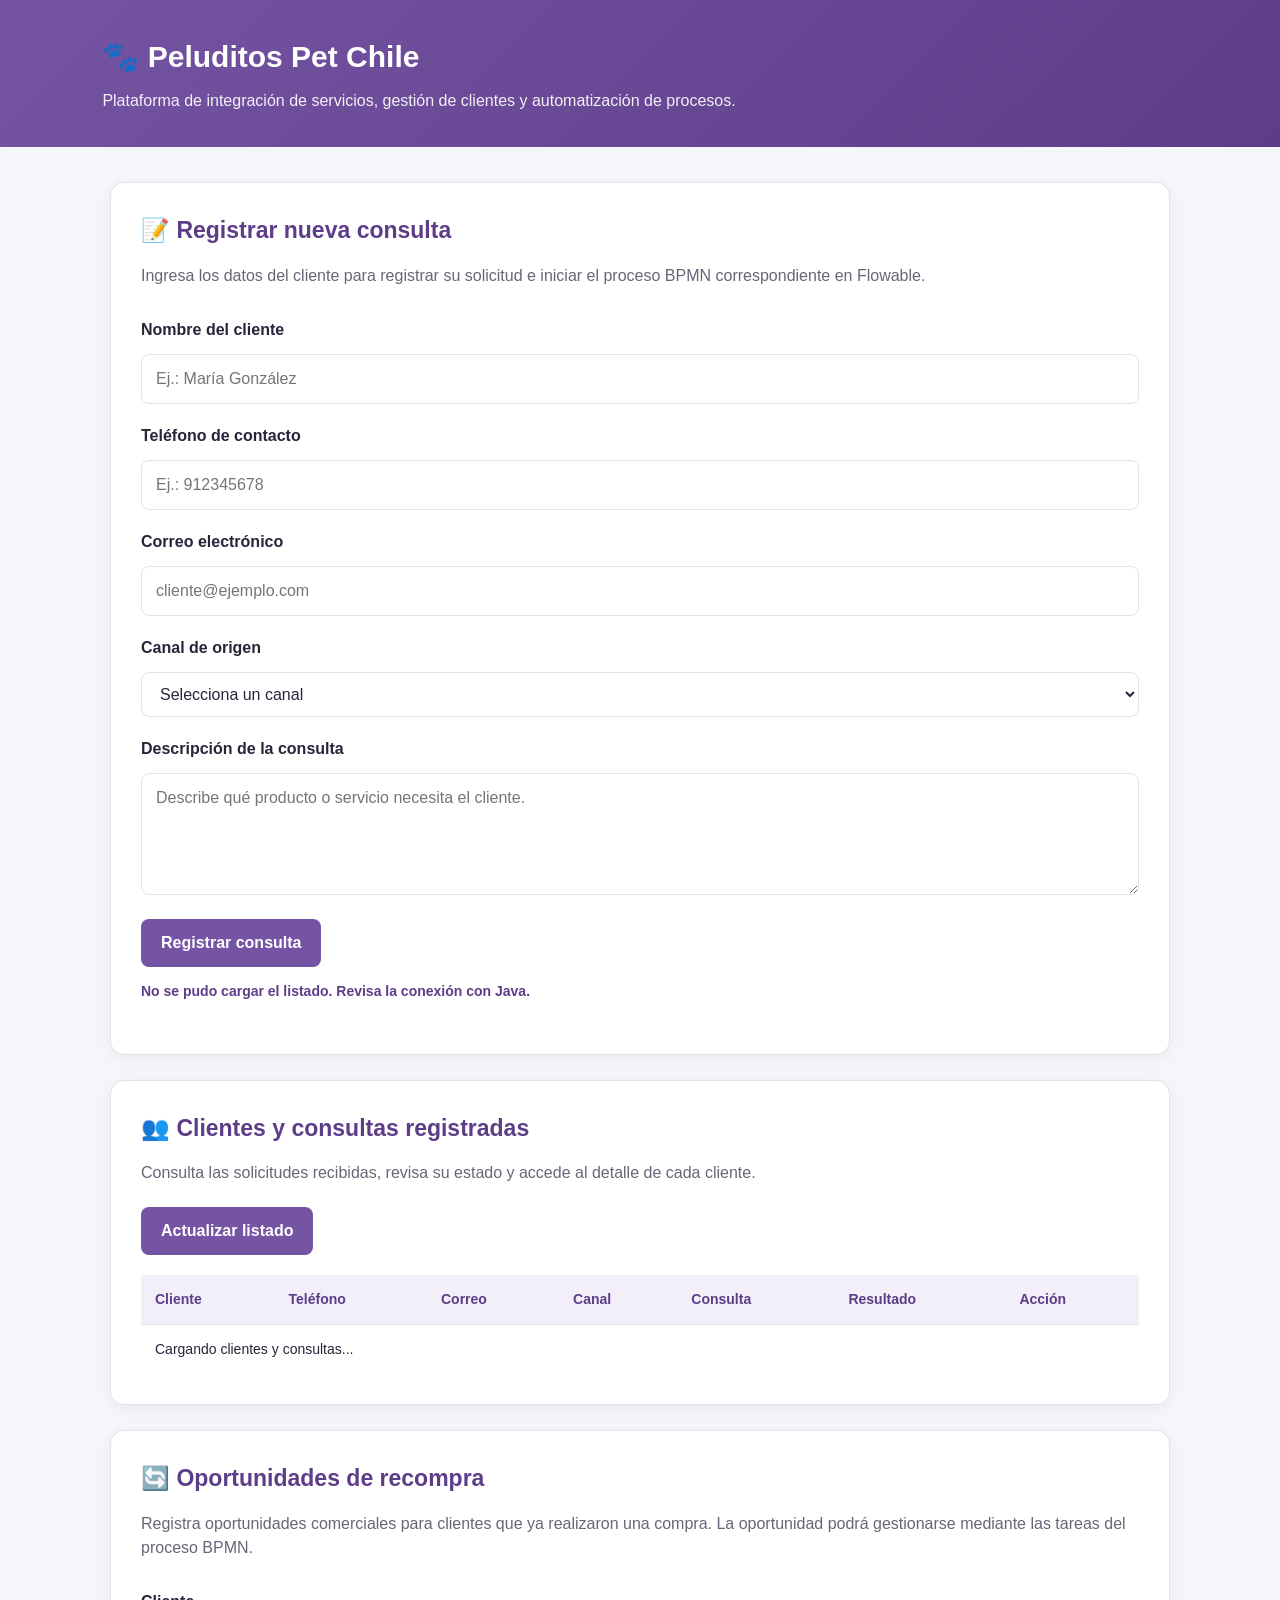
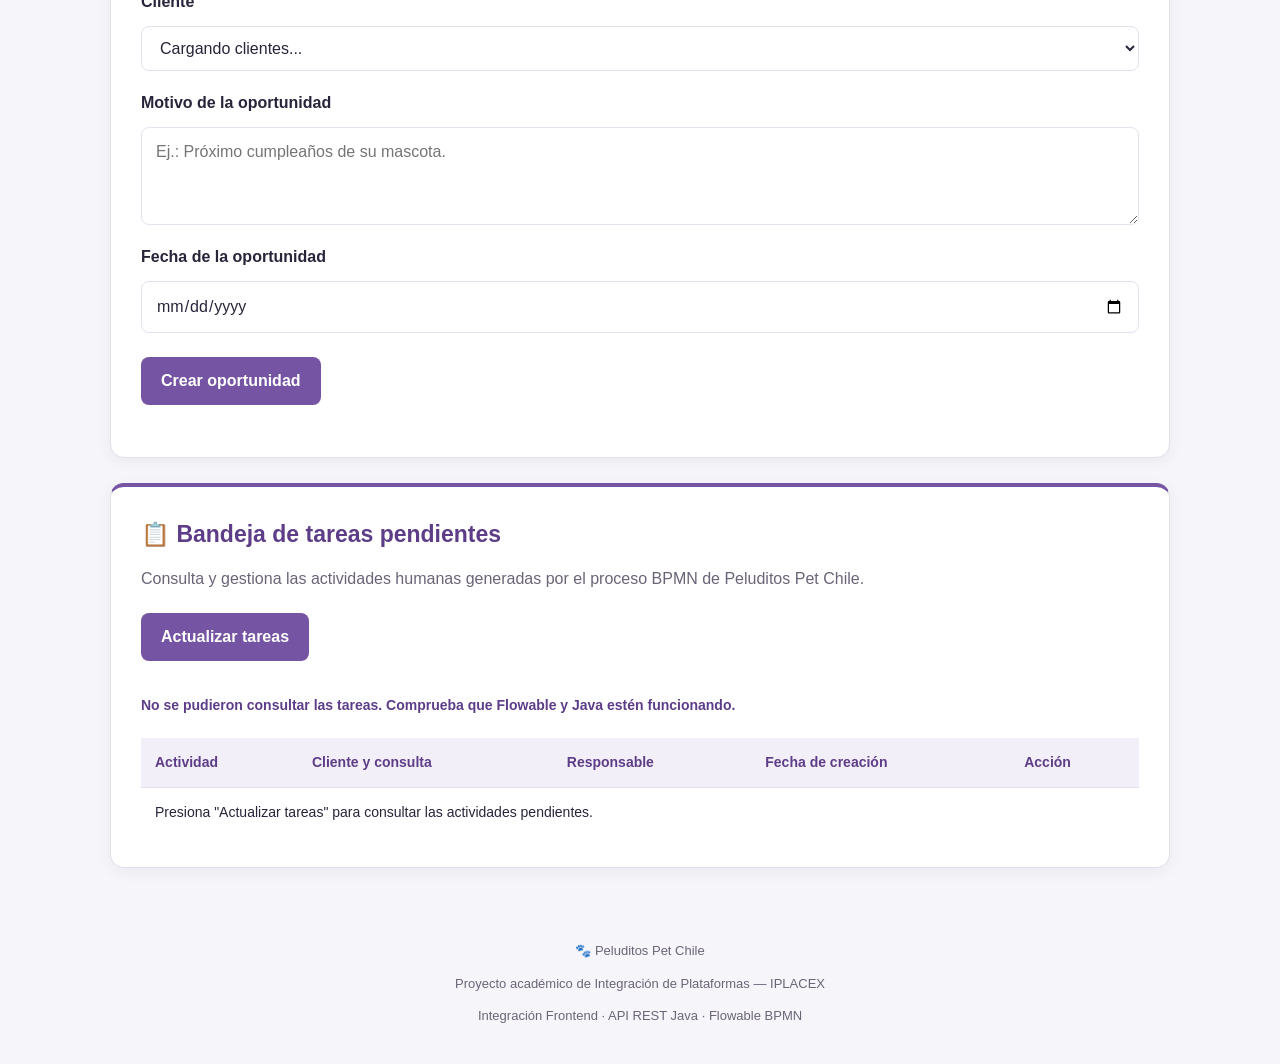
==== Interfaz/index.html @ a02ae7eb "visualizacion con detalles en bandeja de tareas" ====
<!DOCTYPE html>
<html lang="es">
<head>
  <meta charset="UTF-8">

  <meta
    name="viewport"
    content="width=device-width, initial-scale=1.0"
  >

  <meta
    name="description"
    content="Plataforma de gestión de consultas, clientes, tareas BPMN y oportunidades de recompra de Peluditos Pet Chile."
  >

  <title>Peluditos Pet Chile | Gestión de Consultas</title>

  <link rel="stylesheet" href="styles.css">
</head>

<body>

  <!-- ============================================= -->
  <!-- ENCABEZADO -->
  <!-- ============================================= -->

  <header>
    <h1>🐾 Peluditos Pet Chile</h1>

    <p>
      Plataforma de integración de servicios,
      gestión de clientes y automatización de procesos.
    </p>
  </header>

  <main>

    <!-- ============================================= -->
    <!-- REGISTRO DE CONSULTAS -->
    <!-- ============================================= -->

    <section id="seccionRegistro">

      <h2>📝 Registrar nueva consulta</h2>

      <p>
        Ingresa los datos del cliente para registrar
        su solicitud e iniciar el proceso BPMN
        correspondiente en Flowable.
      </p>

      <form id="consultaForm">

        <label for="nombre">
          Nombre del cliente
        </label>

        <input
          type="text"
          id="nombre"
          name="nombre"
          placeholder="Ej.: María González"
          required
        >

        <label for="contacto">
          Teléfono de contacto
        </label>

        <input
          type="tel"
          id="contacto"
          name="contacto"
          placeholder="Ej.: 912345678"
          required
        >

        <label for="correo">
          Correo electrónico
        </label>

        <input
          type="email"
          id="correo"
          name="correo"
          placeholder="cliente@ejemplo.com"
          required
        >

        <label for="canal">
          Canal de origen
        </label>

        <select
          id="canal"
          name="canal"
          required
        >
          <option value="">
            Selecciona un canal
          </option>

          <option value="WhatsApp">
            WhatsApp
          </option>

          <option value="Instagram">
            Instagram
          </option>

          <option value="Facebook">
            Facebook
          </option>

          <option value="TikTok">
            TikTok
          </option>

          <option value="Sitio web">
            Sitio web
          </option>

          <option value="Otro">
            Otro
          </option>
        </select>

        <label for="descripcion">
          Descripción de la consulta
        </label>

        <textarea
          id="descripcion"
          name="descripcion"
          rows="4"
          placeholder="Describe qué producto o servicio necesita el cliente."
          required
        ></textarea>

        <button type="submit">
          Registrar consulta
        </button>

      </form>

      <p
        id="mensaje"
        role="status"
        aria-live="polite"
      ></p>

    </section>


    <!-- ============================================= -->
    <!-- LISTADO DE CLIENTES Y CONSULTAS -->
    <!-- ============================================= -->

    <section id="seccionClientes">

      <h2>👥 Clientes y consultas registradas</h2>

      <p>
        Consulta las solicitudes recibidas,
        revisa su estado y accede al detalle
        de cada cliente.
      </p>

      <button
        id="actualizar"
        type="button"
      >
        Actualizar listado
      </button>

      <div class="tabla-contenedor">

        <table>

          <thead>
            <tr>
              <th>Cliente</th>
              <th>Teléfono</th>
              <th>Correo</th>
              <th>Canal</th>
              <th>Consulta</th>
              <th>Resultado</th>
              <th>Acción</th>
            </tr>
          </thead>

          <tbody id="tablaConsultas">

            <tr>
              <td colspan="7">
                Cargando clientes y consultas...
              </td>
            </tr>

          </tbody>

        </table>

      </div>

    </section>


    <!-- ============================================= -->
    <!-- DETALLE Y GESTIÓN DEL CLIENTE -->
    <!-- ============================================= -->

    <section
      id="panelDetalleCliente"
      hidden
    >

      <button
        id="volverListado"
        type="button"
      >
        ← Volver al listado
      </button>

      <h2 id="detalleTitulo">
        Detalle del cliente
      </h2>

      <p id="detalleSubtitulo">
        Información y seguimiento del cliente.
      </p>


      <!-- INFORMACIÓN DE GESTIÓN -->

      <h3>📊 Información de gestión</h3>

      <div
        id="detalleGestion"
        class="detalle-gestion"
      ></div>


      <!-- EDICIÓN DEL CLIENTE -->

      <h3>✏️ Editar datos del cliente</h3>

      <form id="formEditarCliente">

        <label for="editNombre">
          Nombre del cliente
        </label>

        <input
          type="text"
          id="editNombre"
          name="nombreCliente"
          required
        >

        <label for="editTelefono">
          Teléfono
        </label>

        <input
          type="tel"
          id="editTelefono"
          name="telefono"
          required
        >

        <label for="editCorreo">
          Correo electrónico
        </label>

        <input
          type="email"
          id="editCorreo"
          name="correo"
          required
        >

        <label for="editCanal">
          Canal de origen
        </label>

        <select
          id="editCanal"
          name="canalOrigen"
          required
        >

          <option value="">
            Selecciona un canal
          </option>

          <option value="WhatsApp">
            WhatsApp
          </option>

          <option value="Instagram">
            Instagram
          </option>

          <option value="Facebook">
            Facebook
          </option>

          <option value="TikTok">
            TikTok
          </option>

          <option value="Sitio web">
            Sitio web
          </option>

          <option value="Otro">
            Otro
          </option>

        </select>

        <label for="editConsulta">
          Consulta
        </label>

        <textarea
          id="editConsulta"
          name="consulta"
          rows="4"
          required
        ></textarea>

        <label for="editResultado">
          Resultado de la gestión
        </label>

        <select
          id="editResultado"
          name="resultado"
        >

          <option value="">
            Sin resultado registrado
          </option>

          <option value="PENDIENTE">
            Pendiente
          </option>

          <option value="COMPRO">
            Compró
          </option>

          <option value="NO_COMPRO">
            No compró
          </option>

          <option value="CONVERTIDO">
            Convertido
          </option>

        </select>

        <button type="submit">
          Guardar cambios
        </button>

        <button
          id="eliminarCliente"
          type="button"
        >
          Eliminar cliente
        </button>

      </form>

      <p
        id="mensajeEdicion"
        role="status"
        aria-live="polite"
      ></p>


      <!-- ENVÍO DE CORREO -->

      <h3>📧 Enviar correo al cliente</h3>

      <form id="formEnviarCorreo">

        <label for="correoDestinatario">
          Destinatario
        </label>

        <input
          type="email"
          id="correoDestinatario"
          name="para"
          required
        >

        <label for="correoAsunto">
          Asunto
        </label>

        <input
          type="text"
          id="correoAsunto"
          name="asunto"
          required
        >

        <label for="correoCuerpo">
          Mensaje
        </label>

        <textarea
          id="correoCuerpo"
          name="mensaje"
          rows="6"
          placeholder="Escribe el mensaje para el cliente."
          required
        ></textarea>

        <label for="correoImagen">
          Adjuntar imagen (opcional)
        </label>

        <input
          type="file"
          id="correoImagen"
          name="imagen"
          accept="image/*"
        >

        <p id="infoImagenCorreo">
          Puedes adjuntar una imagen de hasta 3 MB.
        </p>

        <button type="submit">
          Enviar correo
        </button>

      </form>

      <p
        id="mensajeCorreo"
        role="status"
        aria-live="polite"
      ></p>


      <!-- HISTORIAL DE ACTIVIDAD -->

      <h3>🕒 Historial de actividad</h3>

      <ul id="listaActividad">
        <li>
          No hay actividades registradas.
        </li>
      </ul>

    </section>


    <!-- ============================================= -->
    <!-- OPORTUNIDADES DE RECOMPRA -->
    <!-- ============================================= -->

    <section id="seccionRecompra">

      <h2>🔄 Oportunidades de recompra</h2>

      <p>
        Registra oportunidades comerciales para
        clientes que ya realizaron una compra.
        La oportunidad podrá gestionarse mediante
        las tareas del proceso BPMN.
      </p>

      <form id="formRecompra">

        <label for="clienteRecompra">
          Cliente
        </label>

        <select
          id="clienteRecompra"
          name="clienteId"
          required
        >
          <option value="">
            Cargando clientes...
          </option>
        </select>

        <label for="motivoRecompra">
          Motivo de la oportunidad
        </label>

        <textarea
          id="motivoRecompra"
          name="motivo"
          rows="3"
          placeholder="Ej.: Próximo cumpleaños de su mascota."
          required
        ></textarea>

        <label for="fechaRecompra">
          Fecha de la oportunidad
        </label>

        <input
          type="date"
          id="fechaRecompra"
          name="fechaOportunidad"
          required
        >

        <button type="submit">
          Crear oportunidad
        </button>

      </form>

      <p
        id="mensajeRecompra"
        role="status"
        aria-live="polite"
      ></p>

    </section>


    <!-- ============================================= -->
    <!-- BANDEJA DE TAREAS FLOWABLE -->
    <!-- ============================================= -->

    <section id="seccionTareas">

      <h2>📋 Bandeja de tareas pendientes</h2>

      <p>
        Consulta y gestiona las actividades humanas
        generadas por el proceso BPMN de
        Peluditos Pet Chile.
      </p>

      <button
        id="actualizarTareas"
        type="button"
      >
        Actualizar tareas
      </button>

      <p
        id="mensajeTareas"
        role="status"
        aria-live="polite"
      >
        Las tareas todavía no se han cargado.
      </p>

      <div class="tabla-contenedor">

        <table id="tablaTareasPendientes">

          <thead>
            <tr>
              <th scope="col">Actividad</th>
              <th scope="col">Cliente y consulta</th>
              <th scope="col">Responsable</th>
              <th scope="col">Fecha de creación</th>
              <th scope="col">Acción</th>
            </tr>
          </thead>

          <tbody id="tablaTareas">

            <tr>
              <td colspan="5">
                Presiona "Actualizar tareas"
                para consultar las actividades pendientes.
              </td>
            </tr>

          </tbody>

        </table>

      </div>


      <!-- PANEL DE GESTIÓN DE TAREAS -->

      <div
        id="panelTarea"
        hidden
      >

        <h3 id="tituloTarea">
          Gestionar tarea
        </h3>

        <p id="descripcionTarea">
          Completa la información solicitada.
        </p>

        <form id="formTarea">

          <div id="camposTarea"></div>

          <button type="submit">
            Completar tarea
          </button>

          <button
            id="cancelarTarea"
            type="button"
          >
            Cancelar
          </button>

        </form>

        <p
          id="resultadoTarea"
          role="status"
          aria-live="polite"
        ></p>

      </div>

    </section>

  </main>


  <!-- ============================================= -->
  <!-- PIE DE PÁGINA -->
  <!-- ============================================= -->

  <footer>

    <p>
      🐾 Peluditos Pet Chile
    </p>

    <p>
      Proyecto académico de Integración de Plataformas
      — IPLACEX
    </p>

    <p>
      Integración Frontend · API REST Java · Flowable BPMN
    </p>

  </footer>


  <!-- ============================================= -->
  <!-- JAVASCRIPT -->
  <!-- ============================================= -->

  <!--
    Se agrega un parámetro de versión para evitar
    que el navegador utilice un app.js antiguo.
  -->

  <script
    src="app.js?v=3"
    defer
  ></script>

</body>
</html>
---- Interfaz/styles.css ----
/* =========================================================
   PELUDITOS PET CHILE
   Hoja de estilos principal

   Proyecto: Integración de Plataformas
   Funcionalidades visuales:
   - Registro de consultas
   - Listado de clientes
   - Bandeja de tareas BPMN
   - Panel de gestión de tareas Flowable
   ========================================================= */

/* ---------------------------------------------------------
   1. COLORES Y VARIABLES GENERALES
   --------------------------------------------------------- */

:root {
  --primary: #7554a3;
  --primary-dark: #5d3d88;
  --primary-light: #f3eff8;

  --background: #f6f5fa;
  --surface: #ffffff;

  --text: #29243a;
  --text-secondary: #6b6477;

  --border: #e5e0ec;

  --success: #18794e;
  --error: #b42318;

  --shadow: 0 4px 16px rgba(0, 0, 0, 0.05);
}

/* ---------------------------------------------------------
   2. CONFIGURACIÓN GENERAL
   --------------------------------------------------------- */

* {
  box-sizing: border-box;
}

body {
  margin: 0;
  font-family: "Segoe UI", Arial, sans-serif;
  background: var(--background);
  color: var(--text);
  line-height: 1.5;
}

/* Evita que elementos ocultos aparezcan por estilos flex */
[hidden] {
  display: none !important;
}

/* ---------------------------------------------------------
   3. ENCABEZADO PRINCIPAL
   --------------------------------------------------------- */

header {
  background: linear-gradient(
    135deg,
    var(--primary),
    var(--primary-dark)
  );

  color: white;
  padding: 34px 8%;
}

header h1 {
  margin: 0;
  font-size: 30px;
  font-weight: 700;
}

header p {
  margin: 10px 0 0;
  opacity: 0.92;
}

/* ---------------------------------------------------------
   4. CONTENEDOR PRINCIPAL
   --------------------------------------------------------- */

main {
  max-width: 1100px;
  margin: 35px auto;
  padding: 0 20px;

  display: grid;
  gap: 25px;
}

/* ---------------------------------------------------------
   5. TARJETAS DE CADA SECCIÓN
   --------------------------------------------------------- */

section {
  background: var(--surface);
  padding: 30px;
  border-radius: 14px;
  border: 1px solid var(--border);
  box-shadow: var(--shadow);
  min-width: 0;
}

section h2 {
  margin-top: 0;
  margin-bottom: 12px;
  font-size: 23px;
  color: var(--primary-dark);
}

section > p {
  color: var(--text-secondary);
  margin-bottom: 22px;
}

/* ---------------------------------------------------------
   6. FORMULARIOS
   --------------------------------------------------------- */

form {
  display: flex;
  flex-direction: column;
  gap: 12px;
}

label {
  font-weight: 600;
  margin-top: 8px;
  color: var(--text);
}

input,
select,
textarea {
  width: 100%;
  padding: 12px 14px;
  border: 1px solid var(--border);
  border-radius: 8px;
  font: inherit;
  background: white;
  color: var(--text);
  transition: border-color 0.2s, box-shadow 0.2s;
}

textarea {
  resize: vertical;
  min-height: 90px;
}

input:focus,
select:focus,
textarea:focus {
  outline: none;
  border-color: var(--primary);
  box-shadow: 0 0 0 3px rgba(117, 84, 163, 0.15);
}

/* ---------------------------------------------------------
   7. BOTONES
   --------------------------------------------------------- */

button {
  background: var(--primary);
  color: white;
  border: none;
  padding: 12px 20px;
  border-radius: 8px;
  font: inherit;
  font-weight: 600;
  cursor: pointer;
  width: fit-content;

  transition:
    background-color 0.2s,
    transform 0.2s;
}

button:hover:not(:disabled) {
  background: var(--primary-dark);
  transform: translateY(-1px);
}

button:focus-visible {
  outline: 3px solid #b9a1d9;
  outline-offset: 3px;
}

button:disabled {
  opacity: 0.55;
  cursor: not-allowed;
}

form button {
  margin-top: 12px;
}

/* Botones de actualización */
#actualizar,
#actualizarTareas {
  margin-bottom: 20px;
}

/* ---------------------------------------------------------
   8. TABLAS DE CLIENTES Y TAREAS
   --------------------------------------------------------- */

table {
  width: 100%;
  border-collapse: collapse;
  text-align: left;
}

th,
td {
  padding: 14px;
  border-bottom: 1px solid var(--border);
  vertical-align: middle;
  overflow-wrap: anywhere;
}

th {
  background: var(--primary-light);
  color: var(--primary-dark);
  font-weight: 700;
  font-size: 14px;
}

td {
  font-size: 14px;
}

tbody tr:hover {
  background: #faf8fd;
}

tbody tr:last-child td {
  border-bottom: none;
}

/* Botones de gestión dentro de las tablas */
#tablaTareas button {
  padding: 9px 14px;
  font-size: 13px;
  white-space: nowrap;
}

/* ---------------------------------------------------------
   9. MENSAJES INFORMATIVOS
   --------------------------------------------------------- */

#mensaje,
#mensajeTareas,
#resultadoTarea {
  font-weight: 600;
  font-size: 14px;
  color: var(--primary-dark);
}

#mensaje:empty,
#mensajeTareas:empty,
#resultadoTarea:empty {
  display: none;
}

/* ---------------------------------------------------------
   10. BANDEJA DE TAREAS BPMN
   --------------------------------------------------------- */

#seccionTareas {
  border-top: 4px solid var(--primary);
}

#seccionTareas h2 {
  display: flex;
  align-items: center;
  gap: 10px;
}

/* ---------------------------------------------------------
   11. PANEL PARA GESTIONAR TAREAS
   --------------------------------------------------------- */

#panelTarea {
  margin-top: 28px;
  padding: 24px;

  border: 1px solid #d7c9e8;
  border-radius: 12px;
  background: #faf8fd;
}

#panelTarea h3 {
  margin-top: 0;
  margin-bottom: 10px;
  font-size: 20px;
  color: var(--primary-dark);
}

#descripcionTarea {
  color: var(--text-secondary);
  margin-bottom: 20px;
}

/* Contenedor de campos dinámicos */
#camposTarea {
  display: flex;
  flex-direction: column;
  gap: 10px;
}

/* Botón para cancelar una tarea */
#cancelarTarea {
  background: #e9e4ef;
  color: var(--text);
}

#cancelarTarea:hover:not(:disabled) {
  background: #dcd3e8;
}

/* ---------------------------------------------------------
   12. PIE DE PÁGINA
   --------------------------------------------------------- */

footer {
  text-align: center;
  padding: 25px 20px;
  color: var(--text-secondary);
  font-size: 13px;
}

/* ---------------------------------------------------------
   13. DISEÑO RESPONSIVO
   Adaptación a tablets y celulares.
   --------------------------------------------------------- */

@media (max-width: 650px) {
  header {
    padding: 24px;
  }

  header h1 {
    font-size: 25px;
  }

  main {
    margin: 20px auto;
    padding: 0 12px;
    gap: 18px;
  }

  section {
    padding: 18px;
    overflow-x: auto;
  }

  section h2 {
    font-size: 20px;
  }

  table {
    min-width: 480px;
  }

  #panelTarea {
    padding: 16px;
  }

  button {
    max-width: 100%;
  }
}

#seccionClientes {
  overflow-x: auto;
}

#seccionClientes table {
  min-width: 800px;
}


#tablaConsultas td:nth-child(2),
#tablaConsultas td:nth-child(3),
#tablaConsultas td:nth-child(4),
#tablaConsultas td:nth-child(6) {
  white-space: nowrap;
}

/* ---------------------------------------------------------
   14. FILAS CLICKEABLES, DETALLE, CORREO Y ACTIVIDAD
   --------------------------------------------------------- */

#tablaConsultas tr.fila-cliente {
  cursor: pointer;
}

.boton-accion-tabla,
.boton-secundario {
  padding: 8px 13px;
  font-size: 13px;
  white-space: nowrap;
}

.boton-secundario {
  background: #e9e4ef;
  color: var(--text);
  margin-bottom: 12px;
}

.boton-secundario:hover:not(:disabled) {
  background: #dcd3e8;
}

#panelDetalleCliente {
  border-top: 4px solid var(--primary);
}

.detalle-subtitulo,
.texto-ayuda {
  color: var(--text-secondary);
  font-size: 14px;
  margin-top: 4px;
}

.detalle-grid {
  display: grid;
  grid-template-columns: repeat(2, minmax(0, 1fr));
  gap: 20px;
  margin-top: 18px;
}

.subtarjeta {
  background: #faf8fd;
  border: 1px solid #d7c9e8;
  border-radius: 12px;
  padding: 20px;
}

.subtarjeta h3 {
  margin-top: 0;
  margin-bottom: 12px;
  font-size: 18px;
  color: var(--primary-dark);
}

.registro-actividad-box {
  margin-top: 20px;
}

.lista-actividad {
  list-style: none;
  margin: 12px 0 0;
  padding: 0;
  display: flex;
  flex-direction: column;
  gap: 10px;
}

.lista-actividad li {
  background: var(--surface);
  border: 1px solid var(--border);
  border-left: 4px solid var(--primary);
  border-radius: 8px;
  padding: 12px 14px;
  font-size: 14px;
}

.actividad-fecha {
  display: block;
  font-size: 12px;
  color: var(--text-secondary);
  margin-bottom: 4px;
}

.mensaje-estado {
  font-weight: 600;
  font-size: 14px;
  color: var(--primary-dark);
  margin-top: 10px;
}

.mensaje-estado:empty {
  display: none;
}

/* Chrome, Edge, Safari, Opera */
input[type="number"]::-webkit-outer-spin-button,
input[type="number"]::-webkit-inner-spin-button {
  -webkit-appearance: none;
  margin: 0;
}

/* Firefox */
input[type="number"] {
  -moz-appearance: textfield;
  appearance: textfield;
}

@media (max-width: 820px) {
  .detalle-grid {
    grid-template-columns: 1fr;
  }
}

/* ---------------------------------------------------------
   15. ZONA DE ELIMINACIÓN DE REGISTRO
   --------------------------------------------------------- */

.zona-peligro {
  margin-top: 24px;
  padding-top: 18px;
  border-top: 1px solid var(--border);
  display: flex;
  flex-direction: column;
  gap: 10px;
}

.boton-peligro {
  background: var(--error);
  color: white;
}

.boton-peligro:hover:not(:disabled) {
  background: #911c13;
}

/* ---------------------------------------------------------
   16. BLOQUE DE GESTIÓN Y SEGUIMIENTO BPMN EN DETALLE
   --------------------------------------------------------- */
.gestion-seguimiento-box {
  margin-bottom: 18px;
}

.gestion-grid {
  display: grid;
  grid-template-columns: repeat(auto-fit, minmax(210px, 1fr));
  gap: 12px;
  margin-top: 12px;
}

.detalle-item {
  background: #ffffff;
  border: 1px solid var(--border);
  border-radius: 10px;
  padding: 10px 14px;
  display: flex;
  flex-direction: column;
  gap: 4px;
}

.detalle-item-ancho {
  grid-column: 1 / -1;
}

.detalle-etiqueta {
  font-size: 0.78rem;
  font-weight: 700;
  text-transform: uppercase;
  letter-spacing: 0.03em;
  color: var(--muted);
}

.detalle-valor {
  font-size: 0.95rem;
  color: var(--text);
  word-break: break-word;
}
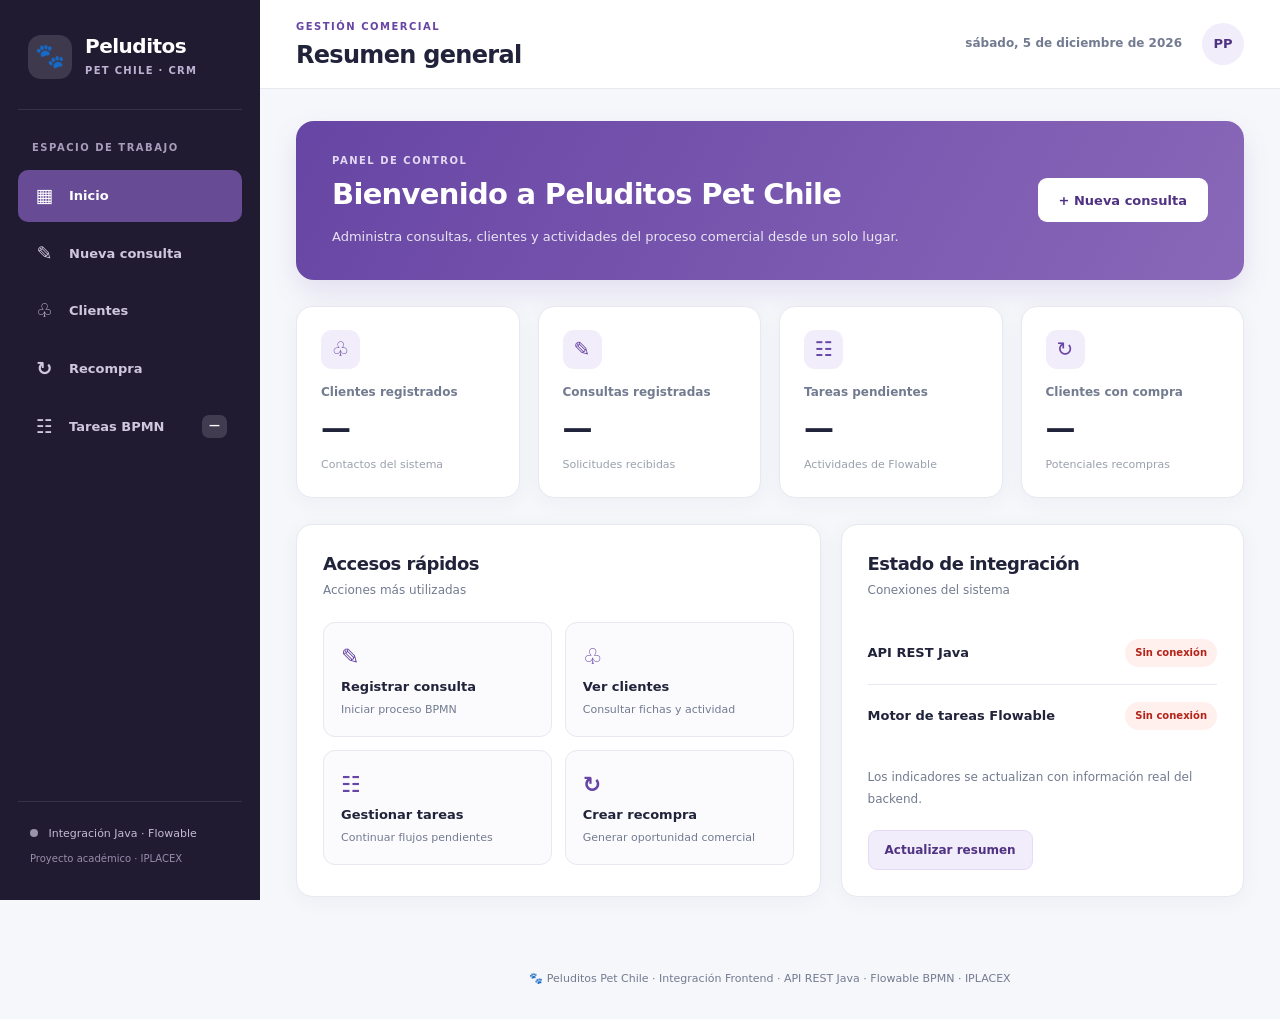
==== commit f6e4786b: "dashboard con navegacion e indicadores" ====
--- a/Interfaz/index.html
+++ b/Interfaz/index.html
@@ -1,677 +1,1266 @@
 
-<!DOCTYPE html>
+<!doctype html>
 <html lang="es">
+
 <head>
   <meta charset="UTF-8">
 
   <meta
     name="viewport"
-    content="width=device-width, initial-scale=1.0"
+    content="width=device-width, initial-scale=1"
   >
 
-  <meta
-    name="description"
-    content="Plataforma de gestión de consultas, clientes, tareas BPMN y oportunidades de recompra de Peluditos Pet Chile."
-  >
-
-  <title>Peluditos Pet Chile | Gestión de Consultas</title>
-
+  <meta name="theme-color" content="#6b4b94">
+
+  <title>
+    Peluditos Pet Chile | Gestión comercial
+  </title>
+
+  <!-- Estilos originales -->
   <link rel="stylesheet" href="styles.css">
+
+  <!-- Estilos del nuevo dashboard -->
+  <link rel="stylesheet" href="dashboard.css">
+
+  <!-- Funcionalidades JavaScript -->
+  <script src="app.js?v=20261120-2" defer></script>
 </head>
 
 <body>
 
-  <!-- ============================================= -->
-  <!-- ENCABEZADO -->
-  <!-- ============================================= -->
-
-  <header>
-    <h1>🐾 Peluditos Pet Chile</h1>
-
-    <p>
-      Plataforma de integración de servicios,
-      gestión de clientes y automatización de procesos.
-    </p>
-  </header>
-
-  <main>
-
-    <!-- ============================================= -->
-    <!-- REGISTRO DE CONSULTAS -->
-    <!-- ============================================= -->
-
-    <section id="seccionRegistro">
-
-      <h2>📝 Registrar nueva consulta</h2>
-
-      <p>
-        Ingresa los datos del cliente para registrar
-        su solicitud e iniciar el proceso BPMN
-        correspondiente en Flowable.
+  <div class="app-shell">
+
+    <!-- ==========================================
+         MENÚ LATERAL
+         ========================================== -->
+
+    <aside
+      class="app-sidebar"
+      id="barraLateral"
+      aria-label="Navegación principal"
+    >
+
+      <div class="brand">
+
+        <span
+          class="brand-mark"
+          aria-hidden="true"
+        >
+          🐾
+        </span>
+
+        <div>
+          <strong>Peluditos</strong>
+          <small>PET CHILE · CRM</small>
+        </div>
+
+      </div>
+
+      <p class="nav-caption">
+        ESPACIO DE TRABAJO
       </p>
 
-      <form id="consultaForm">
-
-        <label for="nombre">
-          Nombre del cliente
-        </label>
-
-        <input
-          type="text"
-          id="nombre"
-          name="nombre"
-          placeholder="Ej.: María González"
-          required
+      <nav class="app-nav" aria-label="Módulos">
+
+        <button
+          type="button"
+          class="nav-item active"
+          data-vista="inicio"
+          aria-current="page"
         >
-
-        <label for="contacto">
-          Teléfono de contacto
-        </label>
-
-        <input
-          type="tel"
-          id="contacto"
-          name="contacto"
-          placeholder="Ej.: 912345678"
-          required
+          <span>▦</span>
+          Inicio
+        </button>
+
+        <button
+          type="button"
+          class="nav-item"
+          data-vista="consultas"
         >
-
-        <label for="correo">
-          Correo electrónico
-        </label>
-
-        <input
-          type="email"
-          id="correo"
-          name="correo"
-          placeholder="cliente@ejemplo.com"
-          required
+          <span>✎</span>
+          Nueva consulta
+        </button>
+
+        <button
+          type="button"
+          class="nav-item"
+          data-vista="clientes"
         >
-
-        <label for="canal">
-          Canal de origen
-        </label>
-
-        <select
-          id="canal"
-          name="canal"
-          required
+          <span>♧</span>
+          Clientes
+        </button>
+
+        <button
+          type="button"
+          class="nav-item"
+          data-vista="recompra"
         >
-          <option value="">
-            Selecciona un canal
-          </option>
-
-          <option value="WhatsApp">
-            WhatsApp
-          </option>
-
-          <option value="Instagram">
-            Instagram
-          </option>
-
-          <option value="Facebook">
-            Facebook
-          </option>
-
-          <option value="TikTok">
-            TikTok
-          </option>
-
-          <option value="Sitio web">
-            Sitio web
-          </option>
-
-          <option value="Otro">
-            Otro
-          </option>
-        </select>
-
-        <label for="descripcion">
-          Descripción de la consulta
-        </label>
-
-        <textarea
-          id="descripcion"
-          name="descripcion"
-          rows="4"
-          placeholder="Describe qué producto o servicio necesita el cliente."
-          required
-        ></textarea>
-
-        <button type="submit">
-          Registrar consulta
+          <span>↻</span>
+          Recompra
         </button>
 
-      </form>
-
-      <p
-        id="mensaje"
-        role="status"
-        aria-live="polite"
-      ></p>
-
-    </section>
-
-
-    <!-- ============================================= -->
-    <!-- LISTADO DE CLIENTES Y CONSULTAS -->
-    <!-- ============================================= -->
-
-    <section id="seccionClientes">
-
-      <h2>👥 Clientes y consultas registradas</h2>
-
-      <p>
-        Consulta las solicitudes recibidas,
-        revisa su estado y accede al detalle
-        de cada cliente.
-      </p>
-
-      <button
-        id="actualizar"
-        type="button"
-      >
-        Actualizar listado
-      </button>
-
-      <div class="tabla-contenedor">
-
-        <table>
-
-          <thead>
-            <tr>
-              <th>Cliente</th>
-              <th>Teléfono</th>
-              <th>Correo</th>
-              <th>Canal</th>
-              <th>Consulta</th>
-              <th>Resultado</th>
-              <th>Acción</th>
-            </tr>
-          </thead>
-
-          <tbody id="tablaConsultas">
-
-            <tr>
-              <td colspan="7">
-                Cargando clientes y consultas...
-              </td>
-            </tr>
-
-          </tbody>
-
-        </table>
+        <button
+          type="button"
+          class="nav-item"
+          data-vista="tareas"
+        >
+          <span>☷</span>
+          Tareas BPMN
+
+          <span
+            class="nav-count"
+            id="navConteoTareas"
+          >
+            —
+          </span>
+        </button>
+
+      </nav>
+
+      <div class="sidebar-foot">
+
+        <span class="connection-dot"></span>
+
+        Integración Java · Flowable
+
+        <small>
+          Proyecto académico · IPLACEX
+        </small>
 
       </div>
 
-    </section>
-
-
-    <!-- ============================================= -->
-    <!-- DETALLE Y GESTIÓN DEL CLIENTE -->
-    <!-- ============================================= -->
-
-    <section
-      id="panelDetalleCliente"
-      hidden
-    >
-
-      <button
-        id="volverListado"
-        type="button"
-      >
-        ← Volver al listado
-      </button>
-
-      <h2 id="detalleTitulo">
-        Detalle del cliente
-      </h2>
-
-      <p id="detalleSubtitulo">
-        Información y seguimiento del cliente.
-      </p>
-
-
-      <!-- INFORMACIÓN DE GESTIÓN -->
-
-      <h3>📊 Información de gestión</h3>
-
-      <div
-        id="detalleGestion"
-        class="detalle-gestion"
-      ></div>
-
-
-      <!-- EDICIÓN DEL CLIENTE -->
-
-      <h3>✏️ Editar datos del cliente</h3>
-
-      <form id="formEditarCliente">
-
-        <label for="editNombre">
-          Nombre del cliente
-        </label>
-
-        <input
-          type="text"
-          id="editNombre"
-          name="nombreCliente"
-          required
+    </aside>
+
+
+    <!-- ==========================================
+         CONTENIDO PRINCIPAL
+         ========================================== -->
+
+    <div class="app-content">
+
+      <!-- ENCABEZADO SUPERIOR -->
+
+      <header class="app-topbar">
+
+        <div class="topbar-left">
+
+          <button
+            type="button"
+            id="abrirMenu"
+            class="menu-toggle"
+            aria-label="Abrir menú"
+            aria-expanded="false"
+          >
+            ☰
+          </button>
+
+          <div>
+
+            <p class="eyebrow">
+              GESTIÓN COMERCIAL
+            </p>
+
+            <h1 id="tituloVista">
+              Resumen general
+            </h1>
+
+          </div>
+
+        </div>
+
+        <div class="topbar-right">
+
+          <span
+            class="topbar-date"
+            id="fechaActual"
+          ></span>
+
+          <span
+            class="user-avatar"
+            aria-label="Usuario de demostración"
+          >
+            PP
+          </span>
+
+        </div>
+
+      </header>
+
+
+      <main id="contenidoPrincipal">
+
+
+        <!-- ======================================
+             VISTA 1: DASHBOARD
+             ====================================== -->
+
+        <div class="vista" id="vistaInicio">
+
+          <section class="welcome-card">
+
+            <div>
+
+              <p class="eyebrow">
+                PANEL DE CONTROL
+              </p>
+
+              <h2>
+                Bienvenido a Peluditos Pet Chile
+              </h2>
+
+              <p>
+                Administra consultas, clientes y
+                actividades del proceso comercial
+                desde un solo lugar.
+              </p>
+
+            </div>
+
+            <button
+              type="button"
+              class="primary-action"
+              data-vista="consultas"
+            >
+              + Nueva consulta
+            </button>
+
+          </section>
+
+
+          <!-- INDICADORES GENERALES -->
+
+          <div
+            class="stats-grid"
+            aria-label="Indicadores generales"
+          >
+
+            <article class="stat-card">
+
+              <span class="stat-icon">♧</span>
+
+              <p>Clientes registrados</p>
+
+              <strong id="kpiClientes">—</strong>
+
+              <small>
+                Contactos del sistema
+              </small>
+
+            </article>
+
+
+            <article class="stat-card">
+
+              <span class="stat-icon">✎</span>
+
+              <p>Consultas registradas</p>
+
+              <strong id="kpiConsultas">—</strong>
+
+              <small>
+                Solicitudes recibidas
+              </small>
+
+            </article>
+
+
+            <article class="stat-card">
+
+              <span class="stat-icon">☷</span>
+
+              <p>Tareas pendientes</p>
+
+              <strong id="kpiTareas">—</strong>
+
+              <small>
+                Actividades de Flowable
+              </small>
+
+            </article>
+
+
+            <article class="stat-card">
+
+              <span class="stat-icon">↻</span>
+
+              <p>Clientes con compra</p>
+
+              <strong id="kpiCompradores">—</strong>
+
+              <small>
+                Potenciales recompras
+              </small>
+
+            </article>
+
+          </div>
+
+
+          <!-- ACCESOS RÁPIDOS E INTEGRACIÓN -->
+
+          <div class="home-grid">
+
+            <section class="home-panel">
+
+              <div class="panel-heading">
+
+                <h2>Accesos rápidos</h2>
+
+                <p>
+                  Acciones más utilizadas
+                </p>
+
+              </div>
+
+              <div class="quick-actions">
+
+                <button
+                  type="button"
+                  data-vista="consultas"
+                >
+
+                  <span>✎</span>
+
+                  <strong>
+                    Registrar consulta
+                  </strong>
+
+                  <small>
+                    Iniciar proceso BPMN
+                  </small>
+
+                </button>
+
+
+                <button
+                  type="button"
+                  data-vista="clientes"
+                >
+
+                  <span>♧</span>
+
+                  <strong>
+                    Ver clientes
+                  </strong>
+
+                  <small>
+                    Consultar fichas y actividad
+                  </small>
+
+                </button>
+
+
+                <button
+                  type="button"
+                  data-vista="tareas"
+                >
+
+                  <span>☷</span>
+
+                  <strong>
+                    Gestionar tareas
+                  </strong>
+
+                  <small>
+                    Continuar flujos pendientes
+                  </small>
+
+                </button>
+
+
+                <button
+                  type="button"
+                  data-vista="recompra"
+                >
+
+                  <span>↻</span>
+
+                  <strong>
+                    Crear recompra
+                  </strong>
+
+                  <small>
+                    Generar oportunidad comercial
+                  </small>
+
+                </button>
+
+              </div>
+
+            </section>
+
+
+            <section class="home-panel">
+
+              <div class="panel-heading">
+
+                <h2>
+                  Estado de integración
+                </h2>
+
+                <p>
+                  Conexiones del sistema
+                </p>
+
+              </div>
+
+              <div class="integration-row">
+
+                <span>API REST Java</span>
+
+                <span
+                  id="estadoApi"
+                  class="status-pill"
+                >
+                  Sin comprobar
+                </span>
+
+              </div>
+
+
+              <div class="integration-row">
+
+                <span>
+                  Motor de tareas Flowable
+                </span>
+
+                <span
+                  id="estadoFlowable"
+                  class="status-pill"
+                >
+                  Sin comprobar
+                </span>
+
+              </div>
+
+
+              <p class="muted-note">
+                Los indicadores se actualizan
+                con información real del backend.
+              </p>
+
+              <button
+                type="button"
+                class="secondary-action"
+                id="actualizarDashboard"
+              >
+                Actualizar resumen
+              </button>
+
+            </section>
+
+          </div>
+
+        </div>
+
+
+        <!-- ======================================
+             VISTA 2: REGISTRAR CONSULTA
+             ====================================== -->
+
+        <div
+          class="vista"
+          id="vistaConsultas"
+          hidden
         >
 
-        <label for="editTelefono">
-          Teléfono
-        </label>
-
-        <input
-          type="tel"
-          id="editTelefono"
-          name="telefono"
-          required
+          <section
+            id="seccionRegistro"
+            class="module-card"
+          >
+
+            <div class="module-heading">
+
+              <div>
+
+                <p class="eyebrow">
+                  CAPTACIÓN DE CLIENTES
+                </p>
+
+                <h2>
+                  Registrar nueva consulta
+                </h2>
+
+                <p>
+                  Ingresa los datos del cliente
+                  para iniciar el proceso BPMN
+                  en Flowable.
+                </p>
+
+              </div>
+
+            </div>
+
+
+            <form id="consultaForm">
+
+              <div class="form-grid">
+
+                <div class="field">
+
+                  <label for="nombre">
+                    Nombre del cliente
+                  </label>
+
+                  <input
+                    id="nombre"
+                    name="nombre"
+                    type="text"
+                    placeholder="Ej.: María González"
+                    required
+                  >
+
+                </div>
+
+
+                <div class="field">
+
+                  <label for="contacto">
+                    Teléfono de contacto
+                  </label>
+
+                  <input
+                    id="contacto"
+                    name="contacto"
+                    type="tel"
+                    placeholder="Ej.: 912345678"
+                    required
+                  >
+
+                </div>
+
+
+                <div class="field">
+
+                  <label for="correo">
+                    Correo electrónico
+                  </label>
+
+                  <input
+                    id="correo"
+                    name="correo"
+                    type="email"
+                    pattern="[^\s@]+@[^\s@]+\.[^\s@]+"
+                    placeholder="cliente@ejemplo.com"
+                    required
+                  >
+
+                </div>
+
+
+                <div class="field">
+
+                  <label for="canal">
+                    Canal de origen
+                  </label>
+
+                  <select
+                    id="canal"
+                    name="canal"
+                    required
+                  >
+
+                    <option value="">
+                      Selecciona un canal
+                    </option>
+
+                    <option>WhatsApp</option>
+                    <option>Instagram</option>
+                    <option>Facebook</option>
+                    <option>TikTok</option>
+                    <option>Sitio web</option>
+                    <option>Otro</option>
+
+                  </select>
+
+                </div>
+
+
+                <div class="field full">
+
+                  <label for="descripcion">
+                    Descripción de la consulta
+                  </label>
+
+                  <textarea
+                    id="descripcion"
+                    name="descripcion"
+                    placeholder="Describe qué producto o servicio necesita el cliente."
+                    required
+                  ></textarea>
+
+                </div>
+
+              </div>
+
+
+              <button type="submit">
+                Registrar consulta
+              </button>
+
+              <p
+                id="mensaje"
+                class="mensaje-estado"
+                role="status"
+                aria-live="polite"
+              ></p>
+
+            </form>
+
+          </section>
+
+        </div>
+
+
+        <!-- ======================================
+             VISTA 3: CLIENTES
+             ====================================== -->
+
+        <div
+          class="vista"
+          id="vistaClientes"
+          hidden
         >
 
-        <label for="editCorreo">
-          Correo electrónico
-        </label>
-
-        <input
-          type="email"
-          id="editCorreo"
-          name="correo"
-          required
+          <!-- LISTADO DE CLIENTES -->
+
+          <section
+            id="seccionClientes"
+            class="module-card"
+          >
+
+            <div class="module-heading">
+
+              <div>
+
+                <p class="eyebrow">
+                  BASE DE CONTACTOS
+                </p>
+
+                <h2>
+                  Clientes y consultas registradas
+                </h2>
+
+                <p>
+                  Revisa las solicitudes recibidas
+                  y accede al detalle de cada cliente.
+                </p>
+
+              </div>
+
+              <button
+                id="actualizar"
+                type="button"
+                class="secondary-action"
+              >
+                ↻ Actualizar listado
+              </button>
+
+            </div>
+
+
+            <div class="table-scroll">
+
+              <table>
+
+                <thead>
+
+                  <tr>
+                    <th>Cliente</th>
+                    <th>Teléfono</th>
+                    <th>Correo</th>
+                    <th>Canal</th>
+                    <th>Consulta</th>
+                    <th>Resultado</th>
+                    <th>Acción</th>
+                  </tr>
+
+                </thead>
+
+                <tbody id="tablaConsultas">
+
+                  <tr>
+                    <td colspan="7">
+                      Cargando clientes...
+                    </td>
+                  </tr>
+
+                </tbody>
+
+              </table>
+
+            </div>
+
+          </section>
+
+
+          <!-- FICHA DEL CLIENTE -->
+
+          <section
+            id="panelDetalleCliente"
+            class="module-card"
+            hidden
+          >
+
+            <button
+              type="button"
+              id="volverListado"
+              class="boton-secundario"
+            >
+              ← Volver al listado
+            </button>
+
+
+            <div class="module-heading">
+
+              <div>
+
+                <p class="eyebrow">
+                  FICHA DEL CLIENTE
+                </p>
+
+                <h2 id="detalleTitulo">
+                  Detalle del cliente
+                </h2>
+
+                <p
+                  id="detalleSubtitulo"
+                  class="detalle-subtitulo"
+                ></p>
+
+              </div>
+
+            </div>
+
+
+            <!-- SEGUIMIENTO BPMN -->
+
+            <div
+              class="subtarjeta gestion-seguimiento-box"
+            >
+
+              <h3>
+                Gestión y seguimiento BPMN
+              </h3>
+
+              <div
+                id="detalleGestion"
+                class="gestion-grid"
+              ></div>
+
+            </div>
+
+
+            <div class="detalle-grid">
+
+              <!-- EDICIÓN DEL CLIENTE -->
+
+              <div class="subtarjeta">
+
+                <h3>
+                  Editar información
+                </h3>
+
+                <form id="formEditarCliente">
+
+                  <label for="editNombre">
+                    Nombre del cliente
+                  </label>
+
+                  <input
+                    id="editNombre"
+                    required
+                  >
+
+
+                  <label for="editTelefono">
+                    Teléfono
+                  </label>
+
+                  <input
+                    id="editTelefono"
+                    required
+                  >
+
+
+                  <label for="editCorreo">
+                    Correo
+                  </label>
+
+                  <input
+                    id="editCorreo"
+                    type="email"
+                    required
+                  >
+
+
+                  <label for="editCanal">
+                    Canal
+                  </label>
+
+                  <select
+                    id="editCanal"
+                    required
+                  >
+
+                    <option value="">
+                      Selecciona un canal
+                    </option>
+
+                    <option>WhatsApp</option>
+                    <option>Instagram</option>
+                    <option>Facebook</option>
+                    <option>TikTok</option>
+                    <option>Sitio web</option>
+                    <option>Otro</option>
+
+                    <option value="whatsapp">
+                      whatsapp
+                    </option>
+
+                    <option value="instagram">
+                      instagram
+                    </option>
+
+                    <option value="facebook">
+                      facebook
+                    </option>
+
+                  </select>
+
+
+                  <label for="editConsulta">
+                    Consulta
+                  </label>
+
+                  <textarea
+                    id="editConsulta"
+                    required
+                  ></textarea>
+
+
+                  <label for="editResultado">
+                    Resultado
+                  </label>
+
+                  <select id="editResultado">
+
+                    <option value="">
+                      Sin resultado
+                    </option>
+
+                    <option value="PENDIENTE">
+                      Pendiente
+                    </option>
+
+                    <option value="COMPRO">
+                      Compró
+                    </option>
+
+                    <option value="NO_COMPRO">
+                      No compró
+                    </option>
+
+                    <option value="CONVERTIDO">
+                      Convertido
+                    </option>
+
+                  </select>
+
+
+                  <button type="submit">
+                    Guardar cambios
+                  </button>
+
+                  <p
+                    id="mensajeEdicion"
+                    class="mensaje-estado"
+                    role="status"
+                  ></p>
+
+                </form>
+
+              </div>
+
+
+              <!-- ENVÍO DE CORREOS -->
+
+              <div class="subtarjeta">
+
+                <h3>
+                  Enviar correo al cliente
+                </h3>
+
+                <form id="formEnviarCorreo">
+
+                  <label for="correoDestinatario">
+                    Destinatario
+                  </label>
+
+                  <input
+                    id="correoDestinatario"
+                    type="email"
+                    required
+                  >
+
+
+                  <label for="correoAsunto">
+                    Asunto
+                  </label>
+
+                  <input
+                    id="correoAsunto"
+                    required
+                  >
+
+
+                  <label for="correoCuerpo">
+                    Mensaje
+                  </label>
+
+                  <textarea
+                    id="correoCuerpo"
+                    required
+                  ></textarea>
+
+
+                  <label for="correoImagen">
+                    Adjuntar imagen (opcional)
+                  </label>
+
+                  <input
+                    id="correoImagen"
+                    type="file"
+                    accept="image/*"
+                  >
+
+                  <p
+                    id="infoImagenCorreo"
+                    class="texto-ayuda"
+                  ></p>
+
+
+                  <button type="submit">
+                    Enviar correo
+                  </button>
+
+                  <p
+                    id="mensajeCorreo"
+                    class="mensaje-estado"
+                    role="status"
+                  ></p>
+
+                </form>
+
+              </div>
+
+            </div>
+
+
+            <!-- HISTORIAL DE ACTIVIDAD -->
+
+            <div
+              class="subtarjeta registro-actividad-box"
+            >
+
+              <h3>
+                Historial de actividad
+              </h3>
+
+              <ul
+                id="listaActividad"
+                class="lista-actividad"
+              ></ul>
+
+            </div>
+
+
+            <!-- ELIMINAR CLIENTE -->
+
+            <div class="zona-peligro">
+
+              <h3>
+                Eliminar registro
+              </h3>
+
+              <p>
+                Esta acción es permanente.
+              </p>
+
+              <button
+                type="button"
+                id="eliminarCliente"
+                class="boton-peligro"
+              >
+                Eliminar cliente
+              </button>
+
+            </div>
+
+          </section>
+
+        </div>
+
+
+        <!-- ======================================
+             VISTA 4: RECOMPRA
+             ====================================== -->
+
+        <div
+          class="vista"
+          id="vistaRecompra"
+          hidden
         >
 
-        <label for="editCanal">
-          Canal de origen
-        </label>
-
-        <select
-          id="editCanal"
-          name="canalOrigen"
-          required
+          <section class="module-card">
+
+            <div class="module-heading">
+
+              <div>
+
+                <p class="eyebrow">
+                  FIDELIZACIÓN
+                </p>
+
+                <h2>
+                  Oportunidades de recompra
+                </h2>
+
+                <p>
+                  Registra oportunidades comerciales
+                  para clientes que ya realizaron
+                  una compra.
+                </p>
+
+              </div>
+
+            </div>
+
+
+            <form id="formRecompra">
+
+              <label for="clienteRecompra">
+                Cliente
+              </label>
+
+              <select
+                id="clienteRecompra"
+                name="clienteId"
+                required
+              >
+
+                <option value="">
+                  Cargando clientes...
+                </option>
+
+              </select>
+
+
+              <label for="motivoRecompra">
+                Motivo de la oportunidad
+              </label>
+
+              <textarea
+                id="motivoRecompra"
+                name="motivo"
+                placeholder="Ej.: Próximo cumpleaños de su mascota."
+                required
+              ></textarea>
+
+
+              <label for="fechaRecompra">
+                Fecha de la oportunidad
+              </label>
+
+              <input
+                id="fechaRecompra"
+                name="fechaOportunidad"
+                type="date"
+                required
+              >
+
+
+              <button type="submit">
+                Crear oportunidad
+              </button>
+
+              <p
+                id="mensajeRecompra"
+                class="mensaje-estado"
+                role="status"
+              ></p>
+
+            </form>
+
+          </section>
+
+        </div>
+
+
+        <!-- ======================================
+             VISTA 5: TAREAS BPMN
+             ====================================== -->
+
+        <div
+          class="vista"
+          id="vistaTareas"
+          hidden
         >
 
-          <option value="">
-            Selecciona un canal
-          </option>
-
-          <option value="WhatsApp">
-            WhatsApp
-          </option>
-
-          <option value="Instagram">
-            Instagram
-          </option>
-
-          <option value="Facebook">
-            Facebook
-          </option>
-
-          <option value="TikTok">
-            TikTok
-          </option>
-
-          <option value="Sitio web">
-            Sitio web
-          </option>
-
-          <option value="Otro">
-            Otro
-          </option>
-
-        </select>
-
-        <label for="editConsulta">
-          Consulta
-        </label>
-
-        <textarea
-          id="editConsulta"
-          name="consulta"
-          rows="4"
-          required
-        ></textarea>
-
-        <label for="editResultado">
-          Resultado de la gestión
-        </label>
-
-        <select
-          id="editResultado"
-          name="resultado"
-        >
-
-          <option value="">
-            Sin resultado registrado
-          </option>
-
-          <option value="PENDIENTE">
-            Pendiente
-          </option>
-
-          <option value="COMPRO">
-            Compró
-          </option>
-
-          <option value="NO_COMPRO">
-            No compró
-          </option>
-
-          <option value="CONVERTIDO">
-            Convertido
-          </option>
-
-        </select>
-
-        <button type="submit">
-          Guardar cambios
-        </button>
-
-        <button
-          id="eliminarCliente"
-          type="button"
-        >
-          Eliminar cliente
-        </button>
-
-      </form>
-
-      <p
-        id="mensajeEdicion"
-        role="status"
-        aria-live="polite"
-      ></p>
-
-
-      <!-- ENVÍO DE CORREO -->
-
-      <h3>📧 Enviar correo al cliente</h3>
-
-      <form id="formEnviarCorreo">
-
-        <label for="correoDestinatario">
-          Destinatario
-        </label>
-
-        <input
-          type="email"
-          id="correoDestinatario"
-          name="para"
-          required
-        >
-
-        <label for="correoAsunto">
-          Asunto
-        </label>
-
-        <input
-          type="text"
-          id="correoAsunto"
-          name="asunto"
-          required
-        >
-
-        <label for="correoCuerpo">
-          Mensaje
-        </label>
-
-        <textarea
-          id="correoCuerpo"
-          name="mensaje"
-          rows="6"
-          placeholder="Escribe el mensaje para el cliente."
-          required
-        ></textarea>
-
-        <label for="correoImagen">
-          Adjuntar imagen (opcional)
-        </label>
-
-        <input
-          type="file"
-          id="correoImagen"
-          name="imagen"
-          accept="image/*"
-        >
-
-        <p id="infoImagenCorreo">
-          Puedes adjuntar una imagen de hasta 3 MB.
-        </p>
-
-        <button type="submit">
-          Enviar correo
-        </button>
-
-      </form>
-
-      <p
-        id="mensajeCorreo"
-        role="status"
-        aria-live="polite"
-      ></p>
-
-
-      <!-- HISTORIAL DE ACTIVIDAD -->
-
-      <h3>🕒 Historial de actividad</h3>
-
-      <ul id="listaActividad">
-        <li>
-          No hay actividades registradas.
-        </li>
-      </ul>
-
-    </section>
-
-
-    <!-- ============================================= -->
-    <!-- OPORTUNIDADES DE RECOMPRA -->
-    <!-- ============================================= -->
-
-    <section id="seccionRecompra">
-
-      <h2>🔄 Oportunidades de recompra</h2>
-
-      <p>
-        Registra oportunidades comerciales para
-        clientes que ya realizaron una compra.
-        La oportunidad podrá gestionarse mediante
-        las tareas del proceso BPMN.
-      </p>
-
-      <form id="formRecompra">
-
-        <label for="clienteRecompra">
-          Cliente
-        </label>
-
-        <select
-          id="clienteRecompra"
-          name="clienteId"
-          required
-        >
-          <option value="">
-            Cargando clientes...
-          </option>
-        </select>
-
-        <label for="motivoRecompra">
-          Motivo de la oportunidad
-        </label>
-
-        <textarea
-          id="motivoRecompra"
-          name="motivo"
-          rows="3"
-          placeholder="Ej.: Próximo cumpleaños de su mascota."
-          required
-        ></textarea>
-
-        <label for="fechaRecompra">
-          Fecha de la oportunidad
-        </label>
-
-        <input
-          type="date"
-          id="fechaRecompra"
-          name="fechaOportunidad"
-          required
-        >
-
-        <button type="submit">
-          Crear oportunidad
-        </button>
-
-      </form>
-
-      <p
-        id="mensajeRecompra"
-        role="status"
-        aria-live="polite"
-      ></p>
-
-    </section>
-
-
-    <!-- ============================================= -->
-    <!-- BANDEJA DE TAREAS FLOWABLE -->
-    <!-- ============================================= -->
-
-    <section id="seccionTareas">
-
-      <h2>📋 Bandeja de tareas pendientes</h2>
-
-      <p>
-        Consulta y gestiona las actividades humanas
-        generadas por el proceso BPMN de
-        Peluditos Pet Chile.
-      </p>
-
-      <button
-        id="actualizarTareas"
-        type="button"
-      >
-        Actualizar tareas
-      </button>
-
-      <p
-        id="mensajeTareas"
-        role="status"
-        aria-live="polite"
-      >
-        Las tareas todavía no se han cargado.
-      </p>
-
-      <div class="tabla-contenedor">
-
-        <table id="tablaTareasPendientes">
-
-          <thead>
-            <tr>
-              <th scope="col">Actividad</th>
-              <th scope="col">Cliente y consulta</th>
-              <th scope="col">Responsable</th>
-              <th scope="col">Fecha de creación</th>
-              <th scope="col">Acción</th>
-            </tr>
-          </thead>
-
-          <tbody id="tablaTareas">
-
-            <tr>
-              <td colspan="5">
-                Presiona "Actualizar tareas"
-                para consultar las actividades pendientes.
-              </td>
-            </tr>
-
-          </tbody>
-
-        </table>
-
-      </div>
-
-
-      <!-- PANEL DE GESTIÓN DE TAREAS -->
-
-      <div
-        id="panelTarea"
-        hidden
-      >
-
-        <h3 id="tituloTarea">
-          Gestionar tarea
-        </h3>
-
-        <p id="descripcionTarea">
-          Completa la información solicitada.
-        </p>
-
-        <form id="formTarea">
-
-          <div id="camposTarea"></div>
-
-          <button type="submit">
-            Completar tarea
-          </button>
-
-          <button
-            id="cancelarTarea"
-            type="button"
+          <section
+            id="seccionTareas"
+            class="module-card"
           >
-            Cancelar
-          </button>
-
-        </form>
-
-        <p
-          id="resultadoTarea"
-          role="status"
-          aria-live="polite"
-        ></p>
-
-      </div>
-
-    </section>
-
-  </main>
-
-
-  <!-- ============================================= -->
-  <!-- PIE DE PÁGINA -->
-  <!-- ============================================= -->
-
-  <footer>
-
-    <p>
-      🐾 Peluditos Pet Chile
-    </p>
-
-    <p>
-      Proyecto académico de Integración de Plataformas
-      — IPLACEX
-    </p>
-
-    <p>
-      Integración Frontend · API REST Java · Flowable BPMN
-    </p>
-
-  </footer>
-
-
-  <!-- ============================================= -->
-  <!-- JAVASCRIPT -->
-  <!-- ============================================= -->
-
-  <!--
-    Se agrega un parámetro de versión para evitar
-    que el navegador utilice un app.js antiguo.
-  -->
-
-  <script
-    src="app.js?v=3"
-    defer
-  ></script>
+
+            <div class="module-heading">
+
+              <div>
+
+                <p class="eyebrow">
+                  AUTOMATIZACIÓN DE PROCESOS
+                </p>
+
+                <h2>
+                  Bandeja de tareas pendientes
+                </h2>
+
+                <p>
+                  Gestiona las actividades humanas
+                  generadas por el proceso BPMN.
+                </p>
+
+              </div>
+
+              <button
+                id="actualizarTareas"
+                type="button"
+                class="secondary-action"
+              >
+                ↻ Actualizar tareas
+              </button>
+
+            </div>
+
+
+            <p
+              id="mensajeTareas"
+              role="status"
+              aria-live="polite"
+            >
+              Las tareas todavía no se han cargado.
+            </p>
+
+
+            <!-- TABLA DE TAREAS -->
+
+            <div class="table-scroll">
+
+              <table>
+
+                <thead>
+
+                  <tr>
+                    <th>Actividad</th>
+                    <th>Cliente y consulta</th>
+                    <th>Responsable</th>
+                    <th>Fecha de creación</th>
+                    <th>Acción</th>
+                  </tr>
+
+                </thead>
+
+                <tbody id="tablaTareas">
+
+                  <tr>
+                    <td colspan="5">
+                      Cargando tareas...
+                    </td>
+                  </tr>
+
+                </tbody>
+
+              </table>
+
+            </div>
+
+
+            <!-- PANEL PARA GESTIONAR TAREAS -->
+
+            <div id="panelTarea" hidden>
+
+              <h3 id="tituloTarea">
+                Gestionar tarea
+              </h3>
+
+              <p id="descripcionTarea">
+                Completa la información solicitada.
+              </p>
+
+
+              <form id="formTarea">
+
+                <div id="camposTarea"></div>
+
+                <div class="form-actions">
+
+                  <button type="submit">
+                    Completar tarea
+                  </button>
+
+                  <button
+                    id="cancelarTarea"
+                    type="button"
+                    class="boton-secundario"
+                  >
+                    Cancelar
+                  </button>
+
+                </div>
+
+              </form>
+
+
+              <p
+                id="resultadoTarea"
+                role="status"
+                aria-live="polite"
+              ></p>
+
+            </div>
+
+          </section>
+
+        </div>
+
+
+      </main>
+
+
+      <!-- ======================================
+           PIE DE PÁGINA
+           ====================================== -->
+
+      <footer>
+        🐾 Peluditos Pet Chile ·
+        Integración Frontend ·
+        API REST Java ·
+        Flowable BPMN ·
+        IPLACEX
+      </footer>
+
+    </div>
+
+  </div>
+
+
+  <!-- FONDO PARA MENÚ MÓVIL -->
+
+  <div
+    class="mobile-overlay"
+    id="mobileOverlay"
+    hidden
+  ></div>
 
 </body>
+
 </html>
--- a/Interfaz/styles.css
+++ b/Interfaz/styles.css
@@ -1,193 +1,448 @@
 
 /* =========================================================
    PELUDITOS PET CHILE
-   Hoja de estilos principal
-
-   Proyecto: Integración de Plataformas
-   Funcionalidades visuales:
-   - Registro de consultas
-   - Listado de clientes
-   - Bandeja de tareas BPMN
-   - Panel de gestión de tareas Flowable
-   ========================================================= */
-
-/* ---------------------------------------------------------
-   1. COLORES Y VARIABLES GENERALES
-   --------------------------------------------------------- */
+   CRM - Sistema de gestión comercial
+
+   Diseño moderno y responsivo
+   Integración de Plataformas - IPLACEX
+
+   Compatible con:
+   - index.html existente
+   - app.js existente
+   - Backend Java
+   - Flowable BPMN
+   ========================================================= */
+
+
+/* =========================================================
+   1. VARIABLES Y PALETA DE COLORES
+   ========================================================= */
 
 :root {
-  --primary: #7554a3;
-  --primary-dark: #5d3d88;
-  --primary-light: #f3eff8;
-
-  --background: #f6f5fa;
+
+  /* Marca */
+  --primary: #6745a4;
+  --primary-dark: #503283;
+  --primary-hover: #593993;
+  --primary-light: #f2edfa;
+  --primary-soft: #faf7ff;
+
+  /* Fondos */
+  --background: #f6f7fb;
   --surface: #ffffff;
-
-  --text: #29243a;
-  --text-secondary: #6b6477;
-
-  --border: #e5e0ec;
-
-  --success: #18794e;
+  --surface-secondary: #fafbfe;
+
+  /* Textos */
+  --text: #20233a;
+  --text-secondary: #687087;
+  --muted: #8c93a5;
+
+  /* Bordes */
+  --border: #e7e8f0;
+  --border-strong: #d9dbe7;
+
+  /* Estados */
+  --success: #198764;
+  --success-bg: #e8f7f0;
+
+  --warning: #b7791f;
+  --warning-bg: #fff6e5;
+
   --error: #b42318;
-
-  --shadow: 0 4px 16px rgba(0, 0, 0, 0.05);
-}
-
-/* ---------------------------------------------------------
-   2. CONFIGURACIÓN GENERAL
-   --------------------------------------------------------- */
-
-* {
+  --error-bg: #fff0ee;
+
+  --info: #326ac0;
+  --info-bg: #ebf3ff;
+
+  /* Sombras */
+  --shadow:
+    0 3px 16px rgba(31, 35, 64, 0.035);
+
+  --shadow-hover:
+    0 12px 32px rgba(31, 35, 64, 0.08);
+
+  /* Bordes redondeados */
+  --radius-sm: 8px;
+  --radius-md: 12px;
+  --radius-lg: 18px;
+  --radius-xl: 22px;
+
+  /* Animaciones */
+  --transition: 0.2s ease;
+
+}
+
+
+/* =========================================================
+   2. RESET Y CONFIGURACIÓN GENERAL
+   ========================================================= */
+
+*,
+*::before,
+*::after {
   box-sizing: border-box;
+}
+
+html {
+  scroll-behavior: smooth;
 }
 
 body {
   margin: 0;
-  font-family: "Segoe UI", Arial, sans-serif;
+
+  font-family:
+    "Segoe UI",
+    Inter,
+    system-ui,
+    -apple-system,
+    BlinkMacSystemFont,
+    sans-serif;
+
   background: var(--background);
   color: var(--text);
-  line-height: 1.5;
-}
-
-/* Evita que elementos ocultos aparezcan por estilos flex */
+
+  line-height: 1.6;
+
+  -webkit-font-smoothing: antialiased;
+}
+
 [hidden] {
   display: none !important;
 }
 
-/* ---------------------------------------------------------
+button,
+input,
+select,
+textarea {
+  font: inherit;
+}
+
+button,
+a,
+input,
+select,
+textarea {
+  -webkit-tap-highlight-color: transparent;
+}
+
+::selection {
+  background: #dcd0f3;
+  color: var(--primary-dark);
+}
+
+
+/* =========================================================
    3. ENCABEZADO PRINCIPAL
-   --------------------------------------------------------- */
+   ========================================================= */
 
 header {
-  background: linear-gradient(
-    135deg,
-    var(--primary),
-    var(--primary-dark)
+  position: relative;
+
+  background:
+    linear-gradient(
+      120deg,
+      #6745a4 0%,
+      #7553af 55%,
+      #8b6bc1 100%
+    );
+
+  color: #ffffff;
+
+  padding: 34px max(
+    30px,
+    calc((100vw - 1400px) / 2)
   );
 
-  color: white;
-  padding: 34px 8%;
+  overflow: hidden;
+}
+
+header::after {
+  content: "";
+
+  position: absolute;
+
+  width: 320px;
+  height: 320px;
+
+  top: -180px;
+  right: -70px;
+
+  border-radius: 50%;
+
+  background: rgba(255, 255, 255, 0.055);
+
+  pointer-events: none;
 }
 
 header h1 {
+  position: relative;
+  z-index: 1;
+
   margin: 0;
-  font-size: 30px;
+
+  font-size: clamp(26px, 3vw, 34px);
+  font-weight: 750;
+
+  letter-spacing: -0.8px;
+  line-height: 1.25;
+}
+
+header p {
+  position: relative;
+  z-index: 1;
+
+  margin: 10px 0 0;
+
+  max-width: 750px;
+
+  color: rgba(255, 255, 255, 0.88);
+
+  font-size: 15px;
+  line-height: 1.7;
+}
+
+
+/* =========================================================
+   4. CONTENEDOR PRINCIPAL
+   ========================================================= */
+
+main {
+  width: 100%;
+  max-width: 1440px;
+
+  margin: 32px auto 60px;
+  padding: 0 24px;
+
+  display: grid;
+  grid-template-columns: minmax(0, 1fr);
+
+  gap: 24px;
+}
+
+
+/* =========================================================
+   5. TARJETAS Y SECCIONES
+   ========================================================= */
+
+section {
+  min-width: 0;
+
+  padding: 32px 36px;
+
+  background: var(--surface);
+
+  border: 1px solid var(--border);
+  border-radius: var(--radius-lg);
+
+  box-shadow: var(--shadow);
+
+  transition:
+    box-shadow var(--transition),
+    border-color var(--transition);
+}
+
+section:hover {
+  box-shadow: var(--shadow-hover);
+}
+
+section h2 {
+  display: flex;
+  align-items: center;
+  gap: 10px;
+
+  margin: 0 0 12px;
+
+  color: var(--text);
+
+  font-size: clamp(20px, 2vw, 24px);
+  font-weight: 750;
+
+  letter-spacing: -0.5px;
+  line-height: 1.4;
+}
+
+section h3 {
+  margin: 28px 0 14px;
+
+  font-size: 18px;
   font-weight: 700;
-}
-
-header p {
-  margin: 10px 0 0;
-  opacity: 0.92;
-}
-
-/* ---------------------------------------------------------
-   4. CONTENEDOR PRINCIPAL
-   --------------------------------------------------------- */
-
-main {
-  max-width: 1100px;
-  margin: 35px auto;
-  padding: 0 20px;
-
-  display: grid;
-  gap: 25px;
-}
-
-/* ---------------------------------------------------------
-   5. TARJETAS DE CADA SECCIÓN
-   --------------------------------------------------------- */
-
-section {
-  background: var(--surface);
-  padding: 30px;
-  border-radius: 14px;
-  border: 1px solid var(--border);
-  box-shadow: var(--shadow);
-  min-width: 0;
-}
-
-section h2 {
-  margin-top: 0;
-  margin-bottom: 12px;
-  font-size: 23px;
-  color: var(--primary-dark);
+
+  color: var(--text);
 }
 
 section > p {
+  margin: 0 0 24px;
+
   color: var(--text-secondary);
-  margin-bottom: 22px;
-}
-
-/* ---------------------------------------------------------
+
+  font-size: 14px;
+  line-height: 1.75;
+}
+
+
+/* =========================================================
    6. FORMULARIOS
-   --------------------------------------------------------- */
+   ========================================================= */
 
 form {
   display: flex;
   flex-direction: column;
-  gap: 12px;
+
+  gap: 10px;
 }
 
 label {
-  font-weight: 600;
+  display: block;
+
   margin-top: 8px;
+  margin-bottom: 0;
+
+  font-size: 13px;
+  font-weight: 650;
+
   color: var(--text);
 }
 
 input,
 select,
 textarea {
+  display: block;
+
   width: 100%;
-  padding: 12px 14px;
-  border: 1px solid var(--border);
-  border-radius: 8px;
-  font: inherit;
-  background: white;
+  min-width: 0;
+
+  padding: 12px 15px;
+
+  background: var(--surface);
+
+  border: 1px solid var(--border-strong);
+  border-radius: var(--radius-sm);
+
   color: var(--text);
-  transition: border-color 0.2s, box-shadow 0.2s;
+
+  font-size: 14px;
+  line-height: 1.5;
+
+  transition:
+    border-color var(--transition),
+    box-shadow var(--transition),
+    background-color var(--transition);
+}
+
+input,
+select {
+  min-height: 46px;
 }
 
 textarea {
+  min-height: 110px;
   resize: vertical;
-  min-height: 90px;
+}
+
+input::placeholder,
+textarea::placeholder {
+  color: #9aa0ae;
+}
+
+input:hover:not(:disabled),
+select:hover:not(:disabled),
+textarea:hover:not(:disabled) {
+  border-color: #b8aacd;
 }
 
 input:focus,
 select:focus,
 textarea:focus {
   outline: none;
+
   border-color: var(--primary);
-  box-shadow: 0 0 0 3px rgba(117, 84, 163, 0.15);
-}
-
-/* ---------------------------------------------------------
+
+  box-shadow:
+    0 0 0 4px rgba(103, 69, 164, 0.11);
+
+  background: #ffffff;
+}
+
+input:disabled,
+select:disabled,
+textarea:disabled {
+  background: #f5f5f8;
+  color: var(--muted);
+  cursor: not-allowed;
+}
+
+input[type="file"] {
+  padding: 10px;
+  min-height: auto;
+}
+
+input[type="file"]::file-selector-button {
+  padding: 8px 12px;
+  margin-right: 12px;
+
+  border: none;
+  border-radius: 7px;
+
+  background: var(--primary-light);
+  color: var(--primary-dark);
+
+  font-weight: 650;
+  cursor: pointer;
+}
+
+
+/* =========================================================
    7. BOTONES
-   --------------------------------------------------------- */
+   ========================================================= */
 
 button {
+  display: inline-flex;
+  align-items: center;
+  justify-content: center;
+  gap: 8px;
+
+  width: fit-content;
+  max-width: 100%;
+
+  min-height: 42px;
+
+  padding: 11px 19px;
+
+  border: 1px solid transparent;
+  border-radius: var(--radius-sm);
+
   background: var(--primary);
-  color: white;
-  border: none;
-  padding: 12px 20px;
-  border-radius: 8px;
-  font: inherit;
-  font-weight: 600;
+  color: #ffffff;
+
+  font-size: 13px;
+  font-weight: 700;
+
+  line-height: 1.35;
+  text-align: center;
+
   cursor: pointer;
-  width: fit-content;
 
   transition:
-    background-color 0.2s,
-    transform 0.2s;
+    background-color var(--transition),
+    transform var(--transition),
+    box-shadow var(--transition);
 }
 
 button:hover:not(:disabled) {
-  background: var(--primary-dark);
+  background: var(--primary-hover);
+
   transform: translateY(-1px);
+
+  box-shadow:
+    0 5px 14px rgba(103, 69, 164, 0.18);
+}
+
+button:active:not(:disabled) {
+  transform: translateY(0);
 }
 
 button:focus-visible {
-  outline: 3px solid #b9a1d9;
+  outline: 3px solid #bca9df;
   outline-offset: 3px;
 }
 
@@ -200,191 +455,122 @@
   margin-top: 12px;
 }
 
-/* Botones de actualización */
 #actualizar,
 #actualizarTareas {
   margin-bottom: 20px;
 }
 
-/* ---------------------------------------------------------
-   8. TABLAS DE CLIENTES Y TAREAS
-   --------------------------------------------------------- */
+
+/* =========================================================
+   8. TABLAS PROFESIONALES
+   ========================================================= */
+
+.tabla-contenedor {
+  width: 100%;
+  overflow-x: auto;
+
+  border: 1px solid var(--border);
+  border-radius: var(--radius-md);
+}
 
 table {
   width: 100%;
-  border-collapse: collapse;
+
+  border-collapse: separate;
+  border-spacing: 0;
+
   text-align: left;
+
+  background: var(--surface);
+}
+
+thead {
+  background: #f8f6fc;
 }
 
 th,
 td {
-  padding: 14px;
+  padding: 16px 18px;
+
   border-bottom: 1px solid var(--border);
+
   vertical-align: middle;
   overflow-wrap: anywhere;
 }
 
 th {
-  background: var(--primary-light);
-  color: var(--primary-dark);
-  font-weight: 700;
-  font-size: 14px;
+  background: #f8f6fc;
+
+  color: #5b4a78;
+
+  font-size: 12px;
+  font-weight: 750;
+
+  text-transform: uppercase;
+  letter-spacing: 0.045em;
+
+  white-space: normal;
 }
 
 td {
-  font-size: 14px;
+  font-size: 13px;
+  line-height: 1.65;
+
+  color: var(--text);
+}
+
+tbody tr {
+  transition: background-color var(--transition);
 }
 
 tbody tr:hover {
-  background: #faf8fd;
+  background: #fbf9ff;
 }
 
 tbody tr:last-child td {
   border-bottom: none;
 }
 
-/* Botones de gestión dentro de las tablas */
-#tablaTareas button {
-  padding: 9px 14px;
-  font-size: 13px;
-  white-space: nowrap;
-}
-
-/* ---------------------------------------------------------
-   9. MENSAJES INFORMATIVOS
-   --------------------------------------------------------- */
-
-#mensaje,
-#mensajeTareas,
-#resultadoTarea {
-  font-weight: 600;
-  font-size: 14px;
-  color: var(--primary-dark);
-}
-
-#mensaje:empty,
-#mensajeTareas:empty,
-#resultadoTarea:empty {
-  display: none;
-}
-
-/* ---------------------------------------------------------
-   10. BANDEJA DE TAREAS BPMN
-   --------------------------------------------------------- */
-
-#seccionTareas {
-  border-top: 4px solid var(--primary);
-}
-
-#seccionTareas h2 {
-  display: flex;
-  align-items: center;
-  gap: 10px;
-}
-
-/* ---------------------------------------------------------
-   11. PANEL PARA GESTIONAR TAREAS
-   --------------------------------------------------------- */
-
-#panelTarea {
-  margin-top: 28px;
-  padding: 24px;
-
-  border: 1px solid #d7c9e8;
-  border-radius: 12px;
-  background: #faf8fd;
-}
-
-#panelTarea h3 {
-  margin-top: 0;
-  margin-bottom: 10px;
-  font-size: 20px;
-  color: var(--primary-dark);
-}
-
-#descripcionTarea {
+td strong {
+  font-weight: 750;
+  color: var(--text);
+}
+
+td .texto-ayuda {
+  display: block;
+
+  margin-top: 4px;
+
+  font-size: 12px;
+  line-height: 1.6;
+
   color: var(--text-secondary);
-  margin-bottom: 20px;
-}
-
-/* Contenedor de campos dinámicos */
-#camposTarea {
-  display: flex;
-  flex-direction: column;
-  gap: 10px;
-}
-
-/* Botón para cancelar una tarea */
-#cancelarTarea {
-  background: #e9e4ef;
-  color: var(--text);
-}
-
-#cancelarTarea:hover:not(:disabled) {
-  background: #dcd3e8;
-}
-
-/* ---------------------------------------------------------
-   12. PIE DE PÁGINA
-   --------------------------------------------------------- */
-
-footer {
-  text-align: center;
-  padding: 25px 20px;
-  color: var(--text-secondary);
-  font-size: 13px;
-}
-
-/* ---------------------------------------------------------
-   13. DISEÑO RESPONSIVO
-   Adaptación a tablets y celulares.
-   --------------------------------------------------------- */
-
-@media (max-width: 650px) {
-  header {
-    padding: 24px;
-  }
-
-  header h1 {
-    font-size: 25px;
-  }
-
-  main {
-    margin: 20px auto;
-    padding: 0 12px;
-    gap: 18px;
-  }
-
-  section {
-    padding: 18px;
-    overflow-x: auto;
-  }
-
-  section h2 {
-    font-size: 20px;
-  }
-
-  table {
-    min-width: 480px;
-  }
-
-  #panelTarea {
-    padding: 16px;
-  }
-
-  button {
-    max-width: 100%;
-  }
-}
+}
+
+
+/* =========================================================
+   9. LISTADO DE CLIENTES
+   ========================================================= */
 
 #seccionClientes {
+  overflow: hidden;
+}
+
+#seccionClientes .tabla-contenedor {
   overflow-x: auto;
 }
 
 #seccionClientes table {
-  min-width: 800px;
-}
-
+  min-width: 920px;
+}
+
+#tablaConsultas tr.fila-cliente {
+  cursor: pointer;
+}
+
+#tablaConsultas td:nth-child(1) {
+  font-weight: 650;
+}
 
 #tablaConsultas td:nth-child(2),
 #tablaConsultas td:nth-child(3),
@@ -393,182 +579,634 @@
   white-space: nowrap;
 }
 
-/* ---------------------------------------------------------
-   14. FILAS CLICKEABLES, DETALLE, CORREO Y ACTIVIDAD
-   --------------------------------------------------------- */
-
-#tablaConsultas tr.fila-cliente {
-  cursor: pointer;
-}
-
-.boton-accion-tabla,
+#tablaConsultas td:nth-child(5) {
+  min-width: 180px;
+}
+
+.boton-accion-tabla {
+  min-height: 36px;
+
+  padding: 8px 13px;
+
+  font-size: 12px;
+  white-space: nowrap;
+}
+
+
+/* =========================================================
+   10. BANDEJA DE TAREAS FLOWABLE
+   ========================================================= */
+
+#seccionTareas {
+  border-top: 3px solid var(--primary);
+}
+
+#seccionTareas h2 {
+  color: var(--text);
+}
+
+#seccionTareas .tabla-contenedor {
+  overflow-x: auto;
+}
+
+#seccionTareas table {
+  min-width: 800px;
+}
+
+#tablaTareas td:nth-child(1) {
+  font-weight: 650;
+  min-width: 210px;
+}
+
+#tablaTareas td:nth-child(2) {
+  min-width: 220px;
+}
+
+#tablaTareas td:nth-child(3) {
+  white-space: nowrap;
+}
+
+#tablaTareas td:nth-child(4) {
+  white-space: nowrap;
+}
+
+#tablaTareas button {
+  min-height: 36px;
+
+  padding: 8px 14px;
+
+  font-size: 12px;
+  white-space: nowrap;
+}
+
+
+/* =========================================================
+   11. MENSAJES Y ESTADOS
+   ========================================================= */
+
+#mensaje,
+#mensajeTareas,
+#resultadoTarea,
+#mensajeEdicion,
+#mensajeCorreo,
+#mensajeRecompra,
+.mensaje-estado {
+  margin-top: 12px;
+
+  color: var(--primary-dark);
+
+  font-size: 13px;
+  font-weight: 600;
+
+  line-height: 1.6;
+}
+
+#mensaje:empty,
+#mensajeTareas:empty,
+#resultadoTarea:empty,
+#mensajeEdicion:empty,
+#mensajeCorreo:empty,
+#mensajeRecompra:empty,
+.mensaje-estado:empty {
+  display: none;
+}
+
+
+/* =========================================================
+   12. PANEL DE GESTIÓN DE TAREAS
+   ========================================================= */
+
+#panelTarea {
+  margin-top: 28px;
+
+  padding: 26px;
+
+  background: var(--primary-soft);
+
+  border: 1px solid #e3d8f2;
+  border-radius: var(--radius-md);
+}
+
+#panelTarea h3 {
+  margin: 0 0 10px;
+
+  color: var(--primary-dark);
+
+  font-size: 19px;
+}
+
+#descripcionTarea {
+  margin-bottom: 22px;
+
+  color: var(--text-secondary);
+
+  font-size: 14px;
+  line-height: 1.75;
+}
+
+#camposTarea {
+  display: flex;
+  flex-direction: column;
+  gap: 10px;
+}
+
+#cancelarTarea,
 .boton-secundario {
-  padding: 8px 13px;
+  background: #eeeaf5;
+  color: var(--primary-dark);
+}
+
+#cancelarTarea:hover:not(:disabled),
+.boton-secundario:hover:not(:disabled) {
+  background: #e2d9f0;
+  box-shadow: none;
+}
+
+.boton-secundario {
+  padding: 9px 15px;
+  margin-bottom: 12px;
+
   font-size: 13px;
-  white-space: nowrap;
-}
-
-.boton-secundario {
-  background: #e9e4ef;
-  color: var(--text);
-  margin-bottom: 12px;
-}
-
-.boton-secundario:hover:not(:disabled) {
-  background: #dcd3e8;
-}
+}
+
+
+/* =========================================================
+   13. DETALLE DEL CLIENTE
+   ========================================================= */
 
 #panelDetalleCliente {
-  border-top: 4px solid var(--primary);
-}
-
+  border-top: 3px solid var(--primary);
+}
+
+#detalleTitulo {
+  margin-top: 12px;
+}
+
+#detalleSubtitulo,
 .detalle-subtitulo,
 .texto-ayuda {
   color: var(--text-secondary);
-  font-size: 14px;
-  margin-top: 4px;
+  font-size: 13px;
+  line-height: 1.6;
 }
 
 .detalle-grid {
   display: grid;
-  grid-template-columns: repeat(2, minmax(0, 1fr));
+
+  grid-template-columns:
+    repeat(2, minmax(0, 1fr));
+
   gap: 20px;
-  margin-top: 18px;
+
+  margin-top: 20px;
 }
 
 .subtarjeta {
-  background: #faf8fd;
-  border: 1px solid #d7c9e8;
-  border-radius: 12px;
-  padding: 20px;
+  min-width: 0;
+
+  padding: 24px;
+
+  background: var(--surface-secondary);
+
+  border: 1px solid var(--border);
+  border-radius: var(--radius-md);
 }
 
 .subtarjeta h3 {
-  margin-top: 0;
-  margin-bottom: 12px;
-  font-size: 18px;
+  margin: 0 0 16px;
+
+  color: var(--text);
+
+  font-size: 17px;
+  font-weight: 750;
+}
+
+
+/* =========================================================
+   14. INFORMACIÓN DE GESTIÓN BPMN
+   ========================================================= */
+
+.gestion-seguimiento-box {
+  margin-bottom: 22px;
+}
+
+.gestion-grid,
+.detalle-gestion {
+  display: grid;
+
+  grid-template-columns:
+    repeat(auto-fit, minmax(210px, 1fr));
+
+  gap: 14px;
+
+  margin-top: 16px;
+}
+
+.detalle-item {
+  display: flex;
+  flex-direction: column;
+  gap: 7px;
+
+  min-width: 0;
+
+  padding: 16px;
+
+  background: var(--surface);
+
+  border: 1px solid var(--border);
+  border-radius: var(--radius-md);
+
+  transition:
+    border-color var(--transition),
+    box-shadow var(--transition);
+}
+
+.detalle-item:hover {
+  border-color: #d7c9e8;
+
+  box-shadow:
+    0 4px 12px rgba(31, 35, 64, 0.04);
+}
+
+.detalle-item-ancho {
+  grid-column: 1 / -1;
+}
+
+.detalle-etiqueta {
+  color: var(--muted);
+
+  font-size: 11px;
+  font-weight: 750;
+
+  text-transform: uppercase;
+  letter-spacing: 0.055em;
+}
+
+.detalle-valor {
+  color: var(--text);
+
+  font-size: 14px;
+  font-weight: 600;
+
+  line-height: 1.6;
+  overflow-wrap: anywhere;
+}
+
+.badge-seguimiento {
+  display: inline-flex;
+  align-items: center;
+
+  width: fit-content;
+
+  padding: 5px 10px;
+
+  background: var(--primary-light);
+
+  border-radius: 999px;
+
   color: var(--primary-dark);
-}
+
+  font-size: 12px;
+  font-weight: 700;
+}
+
+
+/* =========================================================
+   15. HISTORIAL DE ACTIVIDAD
+   ========================================================= */
 
 .registro-actividad-box {
-  margin-top: 20px;
-}
-
-.lista-actividad {
+  margin-top: 24px;
+}
+
+.lista-actividad,
+#listaActividad {
   list-style: none;
-  margin: 12px 0 0;
+
+  display: flex;
+  flex-direction: column;
+
+  gap: 12px;
+
+  margin: 16px 0 0;
   padding: 0;
+}
+
+.lista-actividad li,
+#listaActividad li {
+  position: relative;
+
+  padding: 15px 18px;
+
+  background: var(--surface-secondary);
+
+  border: 1px solid var(--border);
+  border-left: 3px solid var(--primary);
+
+  border-radius: var(--radius-sm);
+
+  color: var(--text);
+
+  font-size: 13px;
+  line-height: 1.7;
+}
+
+.actividad-fecha {
+  display: block;
+
+  margin-bottom: 5px;
+
+  color: var(--muted);
+
+  font-size: 11px;
+  font-weight: 600;
+}
+
+
+/* =========================================================
+   16. CORREOS Y ARCHIVOS
+   ========================================================= */
+
+#infoImagenCorreo {
+  margin: 4px 0;
+
+  color: var(--text-secondary);
+
+  font-size: 12px;
+}
+
+#formEnviarCorreo textarea {
+  min-height: 150px;
+}
+
+
+/* =========================================================
+   17. ZONA DE ELIMINACIÓN
+   ========================================================= */
+
+.zona-peligro {
   display: flex;
   flex-direction: column;
   gap: 10px;
-}
-
-.lista-actividad li {
-  background: var(--surface);
-  border: 1px solid var(--border);
-  border-left: 4px solid var(--primary);
-  border-radius: 8px;
-  padding: 12px 14px;
-  font-size: 14px;
-}
-
-.actividad-fecha {
-  display: block;
+
+  margin-top: 26px;
+  padding-top: 22px;
+
+  border-top: 1px solid var(--border);
+}
+
+.boton-peligro,
+#eliminarCliente {
+  background: var(--error);
+  color: #ffffff;
+}
+
+.boton-peligro:hover:not(:disabled),
+#eliminarCliente:hover:not(:disabled) {
+  background: #911c13;
+
+  box-shadow:
+    0 5px 14px rgba(180, 35, 24, 0.15);
+}
+
+
+/* =========================================================
+   18. OPORTUNIDADES DE RECOMPRA
+   ========================================================= */
+
+#seccionRecompra {
+  border-top: 3px solid #8b6bc1;
+}
+
+#formRecompra {
+  max-width: 100%;
+}
+
+#formRecompra textarea {
+  min-height: 100px;
+}
+
+
+/* =========================================================
+   19. PIE DE PÁGINA
+   ========================================================= */
+
+footer {
+  padding: 24px 20px 36px;
+
+  text-align: center;
+
+  color: var(--text-secondary);
+
   font-size: 12px;
+  line-height: 1.8;
+}
+
+footer p {
+  margin: 6px 0;
+}
+
+
+/* =========================================================
+   20. UTILIDADES
+   ========================================================= */
+
+.texto-ayuda {
   color: var(--text-secondary);
-  margin-bottom: 4px;
-}
-
-.mensaje-estado {
-  font-weight: 600;
-  font-size: 14px;
-  color: var(--primary-dark);
-  margin-top: 10px;
-}
-
-.mensaje-estado:empty {
-  display: none;
-}
-
-/* Chrome, Edge, Safari, Opera */
+}
+
+.estado-exito {
+  color: var(--success);
+}
+
+.estado-error {
+  color: var(--error);
+}
+
+.estado-advertencia {
+  color: var(--warning);
+}
+
+.estado-pendiente {
+  color: var(--warning);
+}
+
+.estado-completado {
+  color: var(--success);
+}
+
+.estado-informativo {
+  color: var(--info);
+}
+
+
+/* =========================================================
+   21. INPUTS NUMÉRICOS
+   ========================================================= */
+
 input[type="number"]::-webkit-outer-spin-button,
 input[type="number"]::-webkit-inner-spin-button {
   -webkit-appearance: none;
   margin: 0;
 }
 
-/* Firefox */
 input[type="number"] {
   -moz-appearance: textfield;
   appearance: textfield;
 }
 
+
+/* =========================================================
+   22. RESPONSIVE - PANTALLAS MEDIANAS
+   ========================================================= */
+
+@media (max-width: 1100px) {
+
+  main {
+    padding: 0 20px;
+  }
+
+  section {
+    padding: 28px;
+  }
+
+  th,
+  td {
+    padding: 14px;
+  }
+
+}
+
+
+/* =========================================================
+   23. RESPONSIVE - TABLETS
+   ========================================================= */
+
 @media (max-width: 820px) {
+
+  header {
+    padding: 30px 24px;
+  }
+
+  main {
+    margin-top: 24px;
+    gap: 20px;
+  }
+
+  section {
+    padding: 24px;
+  }
+
   .detalle-grid {
     grid-template-columns: 1fr;
   }
-}
-
-/* ---------------------------------------------------------
-   15. ZONA DE ELIMINACIÓN DE REGISTRO
-   --------------------------------------------------------- */
-
-.zona-peligro {
-  margin-top: 24px;
-  padding-top: 18px;
-  border-top: 1px solid var(--border);
-  display: flex;
-  flex-direction: column;
-  gap: 10px;
-}
-
-.boton-peligro {
-  background: var(--error);
-  color: white;
-}
-
-.boton-peligro:hover:not(:disabled) {
-  background: #911c13;
-}
-
-/* ---------------------------------------------------------
-   16. BLOQUE DE GESTIÓN Y SEGUIMIENTO BPMN EN DETALLE
-   --------------------------------------------------------- */
-.gestion-seguimiento-box {
-  margin-bottom: 18px;
-}
-
-.gestion-grid {
-  display: grid;
-  grid-template-columns: repeat(auto-fit, minmax(210px, 1fr));
-  gap: 12px;
-  margin-top: 12px;
-}
-
-.detalle-item {
-  background: #ffffff;
-  border: 1px solid var(--border);
-  border-radius: 10px;
-  padding: 10px 14px;
-  display: flex;
-  flex-direction: column;
-  gap: 4px;
-}
-
-.detalle-item-ancho {
-  grid-column: 1 / -1;
-}
-
-.detalle-etiqueta {
-  font-size: 0.78rem;
-  font-weight: 700;
-  text-transform: uppercase;
-  letter-spacing: 0.03em;
-  color: var(--muted);
-}
-
-.detalle-valor {
-  font-size: 0.95rem;
-  color: var(--text);
-  word-break: break-word;
-}+
+  .gestion-grid,
+  .detalle-gestion {
+    grid-template-columns:
+      repeat(auto-fit, minmax(180px, 1fr));
+  }
+
+}
+
+
+/* =========================================================
+   24. RESPONSIVE - CELULARES
+   ========================================================= */
+
+@media (max-width: 650px) {
+
+  header {
+    padding: 26px 20px;
+  }
+
+  header h1 {
+    font-size: 26px;
+  }
+
+  header p {
+    font-size: 13px;
+  }
+
+  main {
+    margin: 18px auto 40px;
+    padding: 0 12px;
+    gap: 16px;
+  }
+
+  section {
+    padding: 22px 18px;
+    border-radius: 14px;
+  }
+
+  section h2 {
+    font-size: 20px;
+  }
+
+  section > p {
+    font-size: 13px;
+  }
+
+  button {
+    min-height: 42px;
+  }
+
+  #actualizar,
+  #actualizarTareas {
+    width: 100%;
+  }
+
+  .tabla-contenedor {
+    overflow-x: auto;
+    -webkit-overflow-scrolling: touch;
+  }
+
+  #seccionClientes table {
+    min-width: 900px;
+  }
+
+  #seccionTareas table {
+    min-width: 760px;
+  }
+
+  #panelTarea {
+    padding: 18px;
+  }
+
+  .detalle-grid,
+  .gestion-grid,
+  .detalle-gestion {
+    grid-template-columns: 1fr;
+  }
+
+  .subtarjeta {
+    padding: 18px;
+  }
+
+  .detalle-item-ancho {
+    grid-column: auto;
+  }
+
+  footer {
+    font-size: 11px;
+    padding: 20px 14px 30px;
+  }
+
+}
+
+
+/* =========================================================
+   25. ACCESIBILIDAD
+   ========================================================= */
+
+@media (prefers-reduced-motion: reduce) {
+
+  *,
+  *::before,
+  *::after {
+    scroll-behavior: auto !important;
+    transition-duration: 0.01ms !important;
+    animation-duration: 0.01ms !important;
+  }
+
+}
--- a/Interfaz/dashboard.css
+++ b/Interfaz/dashboard.css
@@ -0,0 +1,1672 @@
+
+/* =========================================================
+   PELUDITOS PET CHILE
+   DASHBOARD CRM - DISEÑO PROFESIONAL
+
+   Proyecto: Integración de Plataformas - IPLACEX
+
+   Compatible con:
+   - index.html del dashboard
+   - styles.css existente
+   - app.js y procesos BPMN Flowable
+
+   ========================================================= */
+
+
+/* =========================================================
+   1. VARIABLES DEL DASHBOARD
+   ========================================================= */
+
+:root {
+
+  --dash-primary: #6745a4;
+  --dash-primary-dark: #503283;
+  --dash-primary-light: #f2edfa;
+
+  --dash-sidebar: #211b32;
+  --dash-sidebar-hover: #342a4b;
+
+  --dash-background: #f6f7fb;
+  --dash-white: #ffffff;
+
+  --dash-text: #20233a;
+  --dash-muted: #737b90;
+
+  --dash-border: #e7e8f0;
+
+  --dash-success: #198764;
+  --dash-warning: #b7791f;
+  --dash-danger: #b42318;
+
+  --dash-sidebar-width: 260px;
+  --dash-topbar-height: 88px;
+
+  --dash-radius: 16px;
+
+  --dash-shadow:
+    0 4px 22px rgba(31, 35, 64, 0.045);
+
+}
+
+
+/* =========================================================
+   2. ESTRUCTURA GENERAL
+   ========================================================= */
+
+body {
+  background: var(--dash-background);
+  color: var(--dash-text);
+  overflow-x: hidden;
+}
+
+.app-shell {
+  display: flex;
+  min-height: 100vh;
+  width: 100%;
+}
+
+.app-content {
+  flex: 1;
+  min-width: 0;
+  min-height: 100vh;
+
+  margin-left: var(--dash-sidebar-width);
+
+  display: flex;
+  flex-direction: column;
+}
+
+.app-content main {
+  width: 100%;
+  max-width: 1600px;
+
+  margin: 0 auto;
+  padding: 32px 36px 50px;
+
+  display: block;
+  flex: 1;
+}
+
+.vista {
+  width: 100%;
+  min-width: 0;
+  animation: aparecerVista 0.25s ease;
+}
+
+@keyframes aparecerVista {
+  from {
+    opacity: 0;
+    transform: translateY(8px);
+  }
+
+  to {
+    opacity: 1;
+    transform: translateY(0);
+  }
+}
+
+
+/* =========================================================
+   3. MENÚ LATERAL
+   ========================================================= */
+
+.app-sidebar {
+  position: fixed;
+  top: 0;
+  left: 0;
+  bottom: 0;
+
+  width: var(--dash-sidebar-width);
+  height: 100vh;
+
+  padding: 28px 18px;
+
+  background: var(--dash-sidebar);
+  color: #ffffff;
+
+  display: flex;
+  flex-direction: column;
+
+  z-index: 1000;
+
+  overflow-y: auto;
+  overflow-x: hidden;
+}
+
+.brand {
+  display: flex;
+  align-items: center;
+  gap: 13px;
+
+  padding: 6px 10px 30px;
+
+  border-bottom: 1px solid rgba(255,255,255,0.1);
+}
+
+.brand-mark {
+  display: flex;
+  align-items: center;
+  justify-content: center;
+
+  width: 44px;
+  height: 44px;
+
+  border-radius: 13px;
+
+  background: rgba(255,255,255,0.13);
+
+  font-size: 24px;
+}
+
+.brand strong {
+  display: block;
+
+  color: #ffffff;
+
+  font-size: 20px;
+  font-weight: 750;
+
+  line-height: 1.2;
+  letter-spacing: -0.5px;
+}
+
+.brand small {
+  display: block;
+
+  margin-top: 5px;
+
+  color: #bdb2d3;
+
+  font-size: 10px;
+  font-weight: 650;
+
+  letter-spacing: 1.3px;
+}
+
+.nav-caption {
+  margin: 30px 14px 14px;
+
+  color: #a89dbd;
+
+  font-size: 10px;
+  font-weight: 750;
+
+  letter-spacing: 1.5px;
+}
+
+.app-nav {
+  display: flex;
+  flex-direction: column;
+  gap: 6px;
+}
+
+.app-nav .nav-item {
+  display: flex;
+  align-items: center;
+  justify-content: flex-start;
+  gap: 13px;
+
+  width: 100%;
+  min-height: 47px;
+
+  padding: 12px 14px;
+
+  border: 1px solid transparent;
+  border-radius: 10px;
+
+  background: transparent;
+
+  color: #cfc7dc;
+
+  font-size: 13px;
+  font-weight: 600;
+
+  text-align: left;
+
+  box-shadow: none;
+
+  transition:
+    background-color 0.2s ease,
+    color 0.2s ease;
+}
+
+.app-nav .nav-item > span:first-child {
+  display: inline-flex;
+  align-items: center;
+  justify-content: center;
+
+  width: 23px;
+
+  font-size: 19px;
+}
+
+.app-nav .nav-item:hover:not(:disabled) {
+  background: var(--dash-sidebar-hover);
+  color: #ffffff;
+
+  transform: none;
+  box-shadow: none;
+}
+
+.app-nav .nav-item.active {
+  background: #684b95;
+  color: #ffffff;
+
+  font-weight: 750;
+}
+
+.nav-count {
+  margin-left: auto;
+
+  min-width: 24px;
+  height: 23px;
+
+  padding: 2px 7px;
+
+  border-radius: 7px;
+
+  background: rgba(255,255,255,0.15);
+  color: #ffffff;
+
+  font-size: 11px;
+  font-weight: 750;
+
+  display: inline-flex;
+  align-items: center;
+  justify-content: center;
+}
+
+.sidebar-foot {
+  margin-top: auto;
+  padding: 22px 12px 4px;
+
+  border-top: 1px solid rgba(255,255,255,0.1);
+
+  color: #c5bad5;
+
+  font-size: 11px;
+  line-height: 1.8;
+}
+
+.sidebar-foot small {
+  display: block;
+  margin-top: 6px;
+
+  color: #988dab;
+
+  font-size: 10px;
+}
+
+.connection-dot {
+  display: inline-block;
+
+  width: 8px;
+  height: 8px;
+
+  margin-right: 7px;
+
+  border-radius: 50%;
+
+  background: #9b93aa;
+}
+
+
+/* =========================================================
+   4. ENCABEZADO SUPERIOR
+   ========================================================= */
+
+.app-topbar {
+  position: relative;
+
+  width: 100%;
+  min-height: var(--dash-topbar-height);
+
+  padding: 18px 36px;
+
+  display: flex;
+  align-items: center;
+  justify-content: space-between;
+  gap: 20px;
+
+  background: #ffffff;
+
+  border-bottom: 1px solid var(--dash-border);
+
+  color: var(--dash-text);
+}
+
+.app-topbar::after {
+  display: none;
+}
+
+.topbar-left,
+.topbar-right {
+  display: flex;
+  align-items: center;
+  gap: 20px;
+}
+
+.eyebrow {
+  margin: 0 0 5px !important;
+
+  color: var(--dash-primary) !important;
+
+  font-size: 10px !important;
+  font-weight: 800 !important;
+
+  letter-spacing: 1.5px;
+  text-transform: uppercase;
+}
+
+.app-topbar h1 {
+  margin: 0;
+
+  color: var(--dash-text);
+
+  font-size: 24px;
+  font-weight: 750;
+
+  letter-spacing: -0.7px;
+}
+
+.topbar-date {
+  color: var(--dash-muted);
+  font-size: 12px;
+  font-weight: 600;
+}
+
+.user-avatar {
+  display: flex;
+  align-items: center;
+  justify-content: center;
+
+  width: 42px;
+  height: 42px;
+
+  border-radius: 50%;
+
+  background: var(--dash-primary-light);
+
+  color: var(--dash-primary-dark);
+
+  font-size: 13px;
+  font-weight: 800;
+}
+
+.menu-toggle {
+  display: none;
+
+  width: 42px;
+  height: 42px;
+
+  padding: 0;
+
+  border-radius: 9px;
+
+  background: var(--dash-primary-light);
+  color: var(--dash-primary);
+
+  font-size: 20px;
+}
+
+
+/* =========================================================
+   5. TARJETA DE BIENVENIDA
+   ========================================================= */
+
+.welcome-card {
+  display: flex;
+  align-items: center;
+  justify-content: space-between;
+  gap: 24px;
+
+  padding: 32px 36px;
+
+  margin-bottom: 26px;
+
+  border: none;
+  border-radius: 18px;
+
+  background:
+    linear-gradient(
+      120deg,
+      #6745a4,
+      #8968b9
+    );
+
+  color: #ffffff;
+
+  box-shadow:
+    0 12px 28px rgba(103,69,164,0.13);
+}
+
+.welcome-card:hover {
+  box-shadow:
+    0 12px 28px rgba(103,69,164,0.13);
+}
+
+.welcome-card .eyebrow {
+  color: #e4d9f3 !important;
+}
+
+.welcome-card h2 {
+  margin: 0 0 10px;
+
+  color: #ffffff;
+
+  font-size: clamp(22px, 2.3vw, 29px);
+  font-weight: 750;
+
+  letter-spacing: -0.7px;
+}
+
+.welcome-card p:not(.eyebrow) {
+  margin: 0;
+
+  max-width: 650px;
+
+  color: rgba(255,255,255,0.85);
+
+  font-size: 13px;
+  line-height: 1.8;
+}
+
+.primary-action {
+  flex-shrink: 0;
+
+  min-height: 44px;
+
+  padding: 12px 20px;
+
+  background: #ffffff;
+  color: var(--dash-primary-dark);
+
+  border-radius: 9px;
+
+  font-size: 13px;
+  font-weight: 750;
+}
+
+.primary-action:hover:not(:disabled) {
+  background: #f2edfa;
+  color: var(--dash-primary-dark);
+}
+
+
+/* =========================================================
+   6. INDICADORES KPI
+   ========================================================= */
+
+.stats-grid {
+  display: grid;
+
+  grid-template-columns:
+    repeat(4, minmax(0, 1fr));
+
+  gap: 18px;
+
+  margin-bottom: 26px;
+}
+
+.stat-card {
+  position: relative;
+
+  min-width: 0;
+  min-height: 170px;
+
+  padding: 23px 24px;
+
+  background: #ffffff;
+
+  border: 1px solid var(--dash-border);
+  border-radius: 16px;
+
+  box-shadow: var(--dash-shadow);
+
+  transition:
+    transform 0.2s ease,
+    box-shadow 0.2s ease;
+}
+
+.stat-card:hover {
+  transform: translateY(-3px);
+
+  box-shadow:
+    0 12px 26px rgba(31,35,64,0.07);
+}
+
+.stat-icon {
+  display: flex;
+  align-items: center;
+  justify-content: center;
+
+  width: 39px;
+  height: 39px;
+
+  margin-bottom: 14px;
+
+  border-radius: 11px;
+
+  background: var(--dash-primary-light);
+  color: var(--dash-primary);
+
+  font-size: 20px;
+}
+
+.stat-card p {
+  margin: 0 0 8px;
+
+  color: var(--dash-muted);
+
+  font-size: 12px;
+  font-weight: 650;
+}
+
+.stat-card strong {
+  display: block;
+
+  color: var(--dash-text);
+
+  font-size: 30px;
+  font-weight: 800;
+
+  line-height: 1.2;
+  letter-spacing: -1px;
+}
+
+.stat-card small {
+  display: block;
+
+  margin-top: 10px;
+
+  color: #9ba0ad;
+
+  font-size: 11px;
+}
+
+
+/* =========================================================
+   7. PANELES DEL INICIO
+   ========================================================= */
+
+.home-grid {
+  display: grid;
+
+  grid-template-columns:
+    minmax(0, 1.3fr)
+    minmax(0, 1fr);
+
+  gap: 20px;
+}
+
+.home-panel {
+  min-width: 0;
+
+  padding: 26px;
+
+  background: #ffffff;
+
+  border: 1px solid var(--dash-border);
+  border-radius: 16px;
+
+  box-shadow: var(--dash-shadow);
+}
+
+.panel-heading {
+  margin-bottom: 22px;
+}
+
+.panel-heading h2 {
+  margin: 0 0 5px;
+
+  color: var(--dash-text);
+
+  font-size: 18px;
+  font-weight: 750;
+}
+
+.panel-heading p {
+  margin: 0;
+
+  color: var(--dash-muted);
+
+  font-size: 12px;
+}
+
+
+/* =========================================================
+   8. ACCESOS RÁPIDOS
+   ========================================================= */
+
+.quick-actions {
+  display: grid;
+
+  grid-template-columns:
+    repeat(2, minmax(0, 1fr));
+
+  gap: 13px;
+}
+
+.quick-actions button {
+  display: flex;
+  flex-direction: column;
+  align-items: flex-start;
+  gap: 7px;
+
+  width: 100%;
+  min-height: 115px;
+
+  padding: 17px;
+
+  border: 1px solid var(--dash-border);
+  border-radius: 12px;
+
+  background: #fbfbfe;
+
+  color: var(--dash-text);
+
+  text-align: left;
+
+  box-shadow: none;
+}
+
+.quick-actions button:hover:not(:disabled) {
+  background: #f6f1fd;
+
+  border-color: #d9c9ee;
+
+  transform: translateY(-2px);
+
+  box-shadow: none;
+}
+
+.quick-actions button span {
+  color: var(--dash-primary);
+  font-size: 22px;
+}
+
+.quick-actions button strong {
+  font-size: 13px;
+  font-weight: 750;
+}
+
+.quick-actions button small {
+  color: var(--dash-muted);
+  font-size: 11px;
+  font-weight: 500;
+}
+
+
+/* =========================================================
+   9. ESTADO DE INTEGRACIONES
+   ========================================================= */
+
+.integration-row {
+  display: flex;
+  align-items: center;
+  justify-content: space-between;
+  gap: 14px;
+
+  padding: 17px 0;
+
+  border-bottom: 1px solid var(--dash-border);
+
+  color: var(--dash-text);
+
+  font-size: 13px;
+  font-weight: 600;
+}
+
+.integration-row:last-of-type {
+  border-bottom: none;
+}
+
+.status-pill {
+  display: inline-flex;
+  align-items: center;
+  justify-content: center;
+
+  padding: 6px 10px;
+
+  border-radius: 999px;
+
+  background: #f0f1f5;
+  color: #747c8d;
+
+  font-size: 10px;
+  font-weight: 750;
+
+  white-space: nowrap;
+}
+
+.status-pill.online {
+  background: #e8f7f0;
+  color: #198764;
+}
+
+.status-pill.offline {
+  background: #fff0ee;
+  color: #b42318;
+}
+
+.status-pill.loading {
+  background: #fff6e5;
+  color: #b7791f;
+}
+
+.muted-note {
+  margin: 20px 0;
+
+  color: var(--dash-muted);
+
+  font-size: 12px;
+  line-height: 1.8;
+}
+
+
+/* =========================================================
+   10. BOTONES SECUNDARIOS
+   ========================================================= */
+
+.secondary-action {
+  display: inline-flex;
+  align-items: center;
+  justify-content: center;
+
+  min-height: 40px;
+
+  padding: 10px 16px;
+
+  background: #f2edfa;
+  color: var(--dash-primary-dark);
+
+  border: 1px solid #e6dbf5;
+  border-radius: 9px;
+
+  font-size: 12px;
+  font-weight: 750;
+}
+
+.secondary-action:hover:not(:disabled) {
+  background: #e8ddf6;
+  color: var(--dash-primary-dark);
+
+  box-shadow: none;
+}
+
+
+/* =========================================================
+   11. TARJETAS DE MÓDULOS
+   ========================================================= */
+
+.module-card {
+  padding: 30px 34px;
+
+  background: #ffffff;
+
+  border: 1px solid var(--dash-border);
+  border-radius: 17px;
+
+  box-shadow: var(--dash-shadow);
+}
+
+.module-heading {
+  display: flex;
+  align-items: flex-start;
+  justify-content: space-between;
+  gap: 20px;
+
+  margin-bottom: 28px;
+  padding-bottom: 23px;
+
+  border-bottom: 1px solid var(--dash-border);
+}
+
+.module-heading h2 {
+  margin: 0 0 9px;
+
+  color: var(--dash-text);
+
+  font-size: 23px;
+  font-weight: 750;
+
+  letter-spacing: -0.5px;
+}
+
+.module-heading p:not(.eyebrow) {
+  margin: 0;
+
+  color: var(--dash-muted);
+
+  font-size: 13px;
+  line-height: 1.8;
+}
+
+.module-heading button {
+  flex-shrink: 0;
+}
+
+
+/* =========================================================
+   12. FORMULARIOS
+   ========================================================= */
+
+.module-card form {
+  max-width: 100%;
+}
+
+.form-grid {
+  display: grid;
+
+  grid-template-columns:
+    repeat(2, minmax(0, 1fr));
+
+  gap: 20px 22px;
+}
+
+.field {
+  display: flex;
+  flex-direction: column;
+  gap: 7px;
+
+  min-width: 0;
+}
+
+.field.full {
+  grid-column: 1 / -1;
+}
+
+.field label {
+  margin: 0;
+
+  color: var(--dash-text);
+
+  font-size: 12px;
+  font-weight: 700;
+}
+
+.field input,
+.field select,
+.field textarea {
+  width: 100%;
+
+  background: #ffffff;
+
+  border: 1px solid #dfe2eb;
+  border-radius: 9px;
+
+  font-size: 13px;
+}
+
+.field input,
+.field select {
+  min-height: 45px;
+}
+
+.field textarea {
+  min-height: 115px;
+}
+
+#consultaForm > button[type="submit"] {
+  margin-top: 24px;
+}
+
+
+/* =========================================================
+   13. TABLAS DE CLIENTES Y TAREAS
+   ========================================================= */
+
+.table-scroll {
+  width: 100%;
+
+  overflow-x: auto;
+  -webkit-overflow-scrolling: touch;
+
+  border: 1px solid var(--dash-border);
+  border-radius: 12px;
+}
+
+.table-scroll table {
+  width: 100%;
+  border-collapse: collapse;
+
+  background: #ffffff;
+}
+
+.table-scroll th {
+  padding: 15px 16px;
+
+  background: #f8f7fb;
+
+  color: #62667b;
+
+  font-size: 11px;
+  font-weight: 750;
+
+  text-transform: uppercase;
+  letter-spacing: 0.045em;
+
+  border-bottom: 1px solid var(--dash-border);
+}
+
+.table-scroll td {
+  padding: 16px;
+
+  color: var(--dash-text);
+
+  font-size: 12px;
+  line-height: 1.7;
+
+  border-bottom: 1px solid #edf0f5;
+}
+
+.table-scroll tbody tr:hover {
+  background: #faf8ff;
+}
+
+.table-scroll tbody tr:last-child td {
+  border-bottom: none;
+}
+
+#seccionClientes {
+  overflow: visible;
+}
+
+#seccionClientes table {
+  min-width: 960px;
+}
+
+#seccionTareas {
+  border-top: 1px solid var(--dash-border);
+}
+
+#seccionTareas table {
+  min-width: 830px;
+}
+
+#tablaConsultas td:first-child,
+#tablaTareas td:first-child {
+  font-weight: 700;
+}
+
+#tablaConsultas button,
+#tablaTareas button {
+  min-height: 35px;
+
+  padding: 8px 13px;
+
+  font-size: 11px;
+  white-space: nowrap;
+}
+
+
+/* =========================================================
+   14. FICHA DEL CLIENTE
+   ========================================================= */
+
+#panelDetalleCliente {
+  border-top: 1px solid var(--dash-border);
+}
+
+#detalleTitulo {
+  margin: 0 0 9px;
+}
+
+#detalleSubtitulo {
+  overflow-wrap: anywhere;
+}
+
+#panelDetalleCliente .detalle-grid {
+  display: grid;
+
+  grid-template-columns:
+    repeat(2, minmax(0, 1fr));
+
+  gap: 20px;
+}
+
+#panelDetalleCliente .subtarjeta {
+  min-width: 0;
+
+  padding: 24px;
+
+  background: #fafbfe;
+
+  border: 1px solid var(--dash-border);
+  border-radius: 13px;
+}
+
+#panelDetalleCliente .subtarjeta h3 {
+  margin: 0 0 18px;
+
+  color: var(--dash-text);
+
+  font-size: 17px;
+  font-weight: 750;
+}
+
+#panelDetalleCliente .gestion-seguimiento-box {
+  margin-bottom: 22px;
+}
+
+#panelDetalleCliente .registro-actividad-box {
+  margin-top: 22px;
+}
+
+
+/* =========================================================
+   15. FORMULARIOS DE EDICIÓN Y CORREO
+   ========================================================= */
+
+#formEditarCliente,
+#formEnviarCorreo {
+  display: flex;
+  flex-direction: column;
+  gap: 9px;
+}
+
+#formEditarCliente label,
+#formEnviarCorreo label {
+  font-size: 12px;
+  font-weight: 700;
+}
+
+#formEditarCliente input,
+#formEditarCliente select,
+#formEditarCliente textarea,
+#formEnviarCorreo input,
+#formEnviarCorreo textarea {
+  font-size: 13px;
+  border-radius: 9px;
+}
+
+#formEditarCliente button,
+#formEnviarCorreo button {
+  margin-top: 15px;
+}
+
+
+/* =========================================================
+   16. GESTIÓN BPMN Y ACTIVIDAD
+   ========================================================= */
+
+.gestion-grid {
+  display: grid;
+
+  grid-template-columns:
+    repeat(auto-fit, minmax(200px, 1fr));
+
+  gap: 13px;
+}
+
+.detalle-item {
+  background: #ffffff;
+
+  border: 1px solid var(--dash-border);
+  border-radius: 10px;
+
+  padding: 15px;
+}
+
+.detalle-etiqueta {
+  color: var(--dash-muted);
+}
+
+.detalle-valor {
+  color: var(--dash-text);
+}
+
+#listaActividad {
+  display: flex;
+  flex-direction: column;
+  gap: 12px;
+
+  margin: 0;
+  padding: 0;
+
+  list-style: none;
+}
+
+#listaActividad li {
+  padding: 14px 16px;
+
+  background: #ffffff;
+
+  border: 1px solid var(--dash-border);
+  border-left: 3px solid var(--dash-primary);
+
+  border-radius: 9px;
+}
+
+
+/* =========================================================
+   17. RECOMPRA
+   ========================================================= */
+
+#vistaRecompra .module-card {
+  max-width: 100%;
+}
+
+#formRecompra {
+  max-width: 780px;
+}
+
+#formRecompra label {
+  font-size: 12px;
+  font-weight: 700;
+}
+
+#formRecompra button[type="submit"] {
+  margin-top: 18px;
+}
+
+
+/* =========================================================
+   18. PANEL DE TAREAS
+   ========================================================= */
+
+#panelTarea {
+  margin-top: 26px;
+  padding: 26px;
+
+  background: #faf7ff;
+
+  border: 1px solid #e3d8f2;
+  border-radius: 13px;
+}
+
+#panelTarea h3 {
+  color: var(--dash-primary-dark);
+  font-size: 19px;
+}
+
+#camposTarea {
+  display: flex;
+  flex-direction: column;
+  gap: 10px;
+}
+
+#camposTarea label {
+  font-size: 12px;
+  font-weight: 700;
+}
+
+.form-actions {
+  display: flex;
+  align-items: center;
+  gap: 12px;
+
+  margin-top: 15px;
+}
+
+.form-actions button {
+  margin-top: 0;
+}
+
+
+/* =========================================================
+   19. ZONA DE ELIMINACIÓN
+   ========================================================= */
+
+.zona-peligro {
+  margin-top: 28px;
+  padding-top: 22px;
+
+  border-top: 1px solid var(--dash-border);
+}
+
+.zona-peligro h3 {
+  color: var(--dash-danger);
+  font-size: 16px;
+}
+
+.zona-peligro p {
+  color: var(--dash-muted);
+  font-size: 12px;
+}
+
+#eliminarCliente {
+  background: var(--dash-danger);
+  color: #ffffff;
+}
+
+#eliminarCliente:hover:not(:disabled) {
+  background: #911c13;
+}
+
+
+/* =========================================================
+   20. MENSAJES
+   ========================================================= */
+
+.mensaje-estado,
+#mensajeTareas,
+#resultadoTarea {
+  font-size: 12px;
+  font-weight: 650;
+  line-height: 1.7;
+}
+
+.mensaje-estado:empty,
+#mensajeTareas:empty,
+#resultadoTarea:empty {
+  display: none;
+}
+
+
+/* =========================================================
+   21. PIE DE PÁGINA
+   ========================================================= */
+
+.app-content footer {
+  padding: 22px 36px 30px;
+
+  background: transparent;
+
+  color: var(--dash-muted);
+
+  font-size: 11px;
+  text-align: center;
+}
+
+
+/* =========================================================
+   22. OVERLAY MÓVIL
+   ========================================================= */
+
+.mobile-overlay {
+  position: fixed;
+  inset: 0;
+
+  background: rgba(20, 17, 32, 0.55);
+
+  z-index: 900;
+}
+
+.mobile-overlay[hidden] {
+  display: none !important;
+}
+
+
+/* =========================================================
+   23. PANTALLAS MEDIANAS
+   ========================================================= */
+
+@media (max-width: 1250px) {
+
+  .stats-grid {
+    grid-template-columns:
+      repeat(2, minmax(0, 1fr));
+  }
+
+  .home-grid {
+    grid-template-columns: 1fr;
+  }
+
+}
+
+
+/* =========================================================
+   24. TABLETS
+   ========================================================= */
+
+@media (max-width: 1024px) {
+
+  :root {
+    --dash-sidebar-width: 230px;
+  }
+
+  .app-sidebar {
+    padding: 24px 13px;
+  }
+
+  .app-content main {
+    padding: 26px 24px 40px;
+  }
+
+  .app-topbar {
+    padding: 18px 24px;
+  }
+
+  .module-card {
+    padding: 26px;
+  }
+
+  #panelDetalleCliente .detalle-grid {
+    grid-template-columns: 1fr;
+  }
+
+}
+
+
+/* =========================================================
+   25. NAVEGACIÓN MÓVIL
+   ========================================================= */
+
+@media (max-width: 820px) {
+
+  .app-sidebar {
+    width: 270px;
+
+    transform: translateX(-100%);
+
+    transition: transform 0.25s ease;
+
+    box-shadow:
+      10px 0 30px rgba(0,0,0,0.14);
+  }
+
+  .app-sidebar.open {
+    transform: translateX(0);
+  }
+
+  .app-content {
+    margin-left: 0;
+  }
+
+  .menu-toggle {
+    display: inline-flex;
+    align-items: center;
+    justify-content: center;
+  }
+
+  .menu-toggle:hover:not(:disabled) {
+    background: #e7ddf5;
+    color: var(--dash-primary);
+
+    box-shadow: none;
+  }
+
+  .app-topbar {
+    min-height: 76px;
+    padding: 15px 20px;
+  }
+
+  .app-topbar h1 {
+    font-size: 20px;
+  }
+
+  .app-content main {
+    padding: 22px 18px 35px;
+  }
+
+  .welcome-card {
+    padding: 26px;
+  }
+
+  .topbar-date {
+    display: none;
+  }
+
+}
+
+
+/* =========================================================
+   26. CELULARES
+   ========================================================= */
+
+@media (max-width: 600px) {
+
+  .app-topbar {
+    padding: 14px 16px;
+  }
+
+  .app-topbar h1 {
+    font-size: 18px;
+  }
+
+  .topbar-left {
+    gap: 12px;
+  }
+
+  .user-avatar {
+    width: 36px;
+    height: 36px;
+  }
+
+  .app-content main {
+    padding: 18px 12px 30px;
+  }
+
+  .welcome-card {
+    flex-direction: column;
+    align-items: flex-start;
+
+    padding: 24px 20px;
+
+    border-radius: 14px;
+  }
+
+  .welcome-card h2 {
+    font-size: 23px;
+  }
+
+  .welcome-card .primary-action {
+    width: 100%;
+  }
+
+  .stats-grid {
+    grid-template-columns:
+      repeat(2, minmax(0, 1fr));
+
+    gap: 11px;
+  }
+
+  .stat-card {
+    min-height: 150px;
+    padding: 17px 15px;
+  }
+
+  .stat-card strong {
+    font-size: 26px;
+  }
+
+  .stat-card p {
+    font-size: 11px;
+  }
+
+  .stat-card small {
+    font-size: 10px;
+  }
+
+  .home-panel {
+    padding: 20px 17px;
+  }
+
+  .quick-actions {
+    grid-template-columns: 1fr;
+  }
+
+  .quick-actions button {
+    min-height: 95px;
+  }
+
+  .module-card {
+    padding: 21px 17px;
+    border-radius: 13px;
+  }
+
+  .module-heading {
+    flex-direction: column;
+    gap: 16px;
+
+    padding-bottom: 18px;
+  }
+
+  .module-heading h2 {
+    font-size: 20px;
+  }
+
+  .module-heading button {
+    width: 100%;
+  }
+
+  .form-grid {
+    grid-template-columns: 1fr;
+    gap: 16px;
+  }
+
+  .field.full {
+    grid-column: auto;
+  }
+
+  #consultaForm > button[type="submit"] {
+    width: 100%;
+  }
+
+  #seccionClientes table {
+    min-width: 900px;
+  }
+
+  #seccionTareas table {
+    min-width: 800px;
+  }
+
+  #panelTarea {
+    padding: 18px;
+  }
+
+  #panelDetalleCliente .subtarjeta {
+    padding: 18px;
+  }
+
+  .gestion-grid {
+    grid-template-columns: 1fr;
+  }
+
+  .form-actions {
+    flex-direction: column;
+    align-items: stretch;
+  }
+
+  .form-actions button {
+    width: 100%;
+  }
+
+  #formRecompra button[type="submit"] {
+    width: 100%;
+  }
+
+  .app-content footer {
+    padding: 20px 15px 28px;
+    font-size: 10px;
+  }
+
+}
+
+
+/* =========================================================
+   27. PANTALLAS MUY PEQUEÑAS
+   ========================================================= */
+
+@media (max-width: 380px) {
+
+  .stats-grid {
+    grid-template-columns: 1fr;
+  }
+
+  .stat-card {
+    min-height: auto;
+  }
+
+  .app-topbar h1 {
+    font-size: 17px;
+  }
+
+}
+
+
+/* =========================================================
+   28. ACCESIBILIDAD
+   ========================================================= */
+
+@media (prefers-reduced-motion: reduce) {
+
+  .vista {
+    animation: none;
+  }
+
+  .app-sidebar {
+    transition: none;
+  }
+
+  .stat-card {
+    transition: none;
+  }
+
+}
+
+
+/* =========================================================
+   29. CORRECCIONES DE COMPATIBILIDAD
+   ========================================================= */
+
+/* Evitar que los estilos globales del header
+   afecten al encabezado del dashboard. */
+
+.app-topbar {
+  background-image: none;
+}
+
+.app-topbar p {
+  opacity: 1;
+}
+
+/* Evitar que los estilos globales de main
+   cambien la estructura de las vistas. */
+
+.app-content main {
+  display: block;
+}
+
+/* Mantener los elementos ocultos. */
+
+[hidden] {
+  display: none !important;
+}
+
+/* Evitar desbordamientos de tablas. */
+
+.table-scroll {
+  max-width: 100%;
+}
+
+/* Mantener botones de navegación
+   sin estilos heredados de formularios. */
+
+.app-nav button {
+  margin: 0;
+}
+
+/* Respetar las tarjetas internas. */
+
+.home-panel,
+.stat-card,
+.module-card {
+  min-width: 0;
+}
+
+/* Mejorar el desplazamiento de tablas. */
+
+.table-scroll {
+  scrollbar-width: thin;
+  scrollbar-color: #c9bedc #f6f7fb;
+}
+
+.table-scroll::-webkit-scrollbar {
+  height: 8px;
+}
+
+.table-scroll::-webkit-scrollbar-track {
+  background: #f6f7fb;
+}
+
+.table-scroll::-webkit-scrollbar-thumb {
+  background: #c9bedc;
+  border-radius: 10px;
+}
+
+.table-scroll::-webkit-scrollbar-thumb:hover {
+  background: #a997c8;
+}
+
